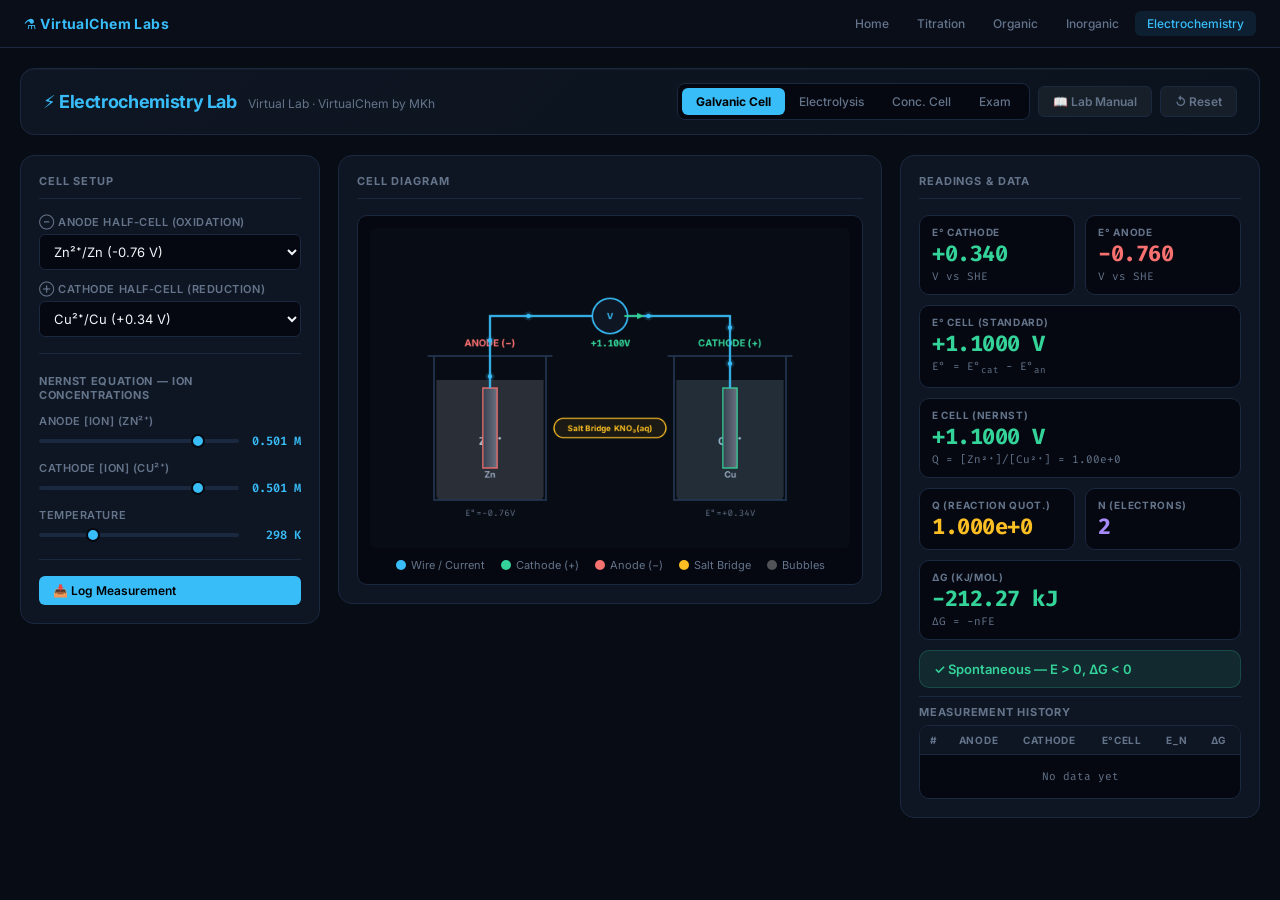
==== labs/electrochem.html @ 92a4cda2 "Add Electrochemistry lab + fix titration UI - New lab: Electrochemistry (galvanic cells, electrolysi" ====
<!DOCTYPE html>
<html lang="en">
<head>
    <meta charset="UTF-8">
    <meta name="viewport" content="width=device-width, initial-scale=1.0">
    <title>Electrochemistry Lab — VirtualChem by MKh</title>
    <link rel="stylesheet" href="shared.css">
    <style>
        * { margin: 0; padding: 0; box-sizing: border-box; }

        body {
            font-family: var(--font-body);
            background: var(--bg-base);
            color: var(--text-main);
            min-height: 100vh;
            overflow-x: hidden;
        }

        .app-container {
            max-width: 1680px;
            margin: 0 auto;
            padding: 20px;
        }

        h1, h2, h3 { font-weight: 600; letter-spacing: -0.025em; }

        /* ─── HEADER ─── */
        .header {
            background: linear-gradient(135deg, var(--bg-panel) 0%, rgba(56,189,248,0.04) 100%);
            border: 1px solid var(--border);
            border-radius: var(--r-lg);
            padding: 14px 22px;
            margin-bottom: 20px;
            display: flex;
            flex-wrap: wrap;
            gap: 12px;
            justify-content: space-between;
            align-items: center;
            box-shadow: 0 1px 0 rgba(255,255,255,0.03) inset;
        }
        .header-left { display: flex; align-items: center; gap: 14px; }
        .header h1 {
            font-size: 18px; font-weight: 700; letter-spacing: -0.02em;
            color: var(--blue); flex: 1 1 auto;
        }
        .header h1 span { font-size: 12px; font-weight: 400; color: var(--text-muted); margin-left: 8px; letter-spacing: 0; }
        .controls-row { display: flex; gap: 8px; align-items: center; flex-wrap: wrap; }

        /* ─── MODE TOGGLE ─── */
        .mode-toggle {
            display: flex;
            background: var(--bg-inset);
            border-radius: 8px;
            padding: 4px;
            border: 1px solid var(--border);
        }
        .mode-toggle button {
            padding: 6px 14px;
            border: none;
            background: transparent;
            color: var(--text-muted);
            font-family: var(--font-body);
            font-weight: 500;
            font-size: 12px;
            cursor: pointer;
            border-radius: 6px;
            transition: all 0.2s;
            white-space: nowrap;
        }
        .mode-toggle button.active { background: var(--blue); color: #000; font-weight: 700; }
        .mode-toggle button:focus-visible { outline: 2px solid var(--blue); outline-offset: 2px; }

        /* ─── LAYOUT ─── */
        .layout-grid {
            display: grid;
            grid-template-columns: 300px 1fr 360px;
            gap: 18px;
            align-items: start;
        }
        @media (max-width: 1200px) {
            .layout-grid { grid-template-columns: 1fr; }
        }

        /* ─── PANELS ─── */
        .panel {
            background: var(--bg-panel);
            border: 1px solid var(--border);
            border-radius: var(--r-lg);
            padding: 18px;
            display: flex;
            flex-direction: column;
            gap: 14px;
            transition: border-color 0.25s;
        }
        .panel:hover { border-color: var(--border-lite); }

        .panel-title {
            font-size: 11px; font-weight: 700; letter-spacing: 0.08em; text-transform: uppercase;
            color: var(--text-muted);
            padding-bottom: 10px;
            border-bottom: 1px solid var(--border);
            margin-bottom: 2px;
        }

        /* ─── FORM ELEMENTS ─── */
        .field { display: flex; flex-direction: column; gap: 5px; }
        .field label { font-size: 11px; font-weight: 600; color: var(--text-muted); text-transform: uppercase; letter-spacing: 0.05em; }
        select, input[type="number"], input[type="text"] {
            background: var(--bg-inset);
            color: var(--text-main);
            border: 1px solid var(--border);
            padding: 8px 10px;
            border-radius: var(--r-sm);
            font-family: var(--font-body);
            font-size: 13px;
            outline: none;
            width: 100%;
            transition: border-color 0.15s, box-shadow 0.15s;
        }
        select:focus, input:focus {
            border-color: var(--blue);
            box-shadow: 0 0 0 3px var(--blue-dim);
        }
        input[type="range"] {
            -webkit-appearance: none; appearance: none;
            background: transparent; cursor: pointer; width: 100%;
        }
        input[type="range"]::-webkit-slider-runnable-track {
            background: var(--border); border-radius: 99px; height: 4px;
        }
        input[type="range"]::-webkit-slider-thumb {
            -webkit-appearance: none;
            width: 14px; height: 14px; border-radius: 50%;
            background: var(--blue); border: 2px solid var(--bg-inset);
            margin-top: -5px;
            box-shadow: 0 0 0 0 var(--blue-dim);
            transition: box-shadow 0.15s;
        }
        input[type="range"]:hover::-webkit-slider-thumb { box-shadow: 0 0 0 5px var(--blue-dim); }

        .slider-row { display: flex; align-items: center; gap: 10px; }
        .slider-row input[type="range"] { flex: 1; }
        .slider-val {
            font-family: var(--font-mono); font-size: 12px; color: var(--blue);
            min-width: 52px; text-align: right; font-weight: 600;
        }

        /* ─── SECTION DIVIDER ─── */
        .section-header {
            font-size: 11px; font-weight: 700; letter-spacing: 0.06em; text-transform: uppercase;
            color: var(--text-muted); margin: 4px 0 0;
        }

        /* ─── CANVAS ─── */
        .canvas-wrap {
            display: flex; flex-direction: column; align-items: center;
            background: var(--bg-inset);
            border: 1px solid var(--border);
            border-radius: var(--r-md);
            padding: 12px;
        }
        #cellCanvas {
            border-radius: 6px;
            display: block;
            max-width: 100%;
        }
        .canvas-legend {
            display: flex; gap: 16px; flex-wrap: wrap; justify-content: center;
            margin-top: 10px;
        }
        .legend-item { display: flex; align-items: center; gap: 5px; font-size: 11px; color: var(--text-muted); }
        .legend-dot { width: 10px; height: 10px; border-radius: 50%; }

        /* ─── READINGS ─── */
        .readings-grid { display: grid; grid-template-columns: 1fr 1fr; gap: 10px; }
        .reading-card {
            background: var(--bg-inset);
            border: 1px solid var(--border);
            border-radius: var(--r-md);
            padding: 10px 12px;
        }
        .reading-card.wide { grid-column: 1 / -1; }
        .reading-label { font-size: 10px; font-weight: 700; text-transform: uppercase; letter-spacing: 0.07em; color: var(--text-muted); margin-bottom: 4px; }
        .reading-val {
            font-family: var(--font-mono); font-size: 22px; font-weight: 700;
            color: var(--blue); letter-spacing: -0.02em; line-height: 1.1;
        }
        .reading-val.green { color: var(--green); }
        .reading-val.amber { color: var(--amber); }
        .reading-val.red { color: var(--red); }
        .reading-val.purple { color: var(--purple); }
        .reading-sub { font-size: 11px; color: var(--text-muted); margin-top: 3px; font-family: var(--font-mono); }

        /* ─── SPONTANEITY BADGE ─── */
        .spontaneity {
            padding: 10px 14px;
            border-radius: var(--r-md);
            font-size: 13px; font-weight: 600;
            display: flex; align-items: center; gap: 8px;
        }
        .spontaneity.spontaneous { background: var(--green-dim); color: var(--green); border: 1px solid rgba(52,211,153,0.2); }
        .spontaneity.nonspontaneous { background: var(--red-dim); color: var(--red); border: 1px solid rgba(248,113,113,0.2); }
        .spontaneity.zero { background: var(--amber-dim); color: var(--amber); border: 1px solid rgba(251,191,36,0.2); }

        /* ─── DIVIDER ─── */
        .hdivider { border: none; border-top: 1px solid var(--border); margin: 4px 0; }

        /* ─── DATA TABLE ─── */
        .data-table-wrap {
            max-height: 200px; overflow-y: auto;
            border: 1px solid var(--border); border-radius: var(--r-md);
            background: var(--bg-inset);
        }
        table { width: 100%; border-collapse: collapse; font-size: 11px; }
        thead th {
            position: sticky; top: 0;
            background: var(--bg-panel);
            color: var(--text-muted);
            font-size: 10px; font-weight: 700; text-transform: uppercase; letter-spacing: 0.07em;
            padding: 8px 10px;
            border-bottom: 1px solid var(--border);
            text-align: left;
        }
        tbody td {
            padding: 6px 10px;
            border-bottom: 1px solid var(--border);
            font-family: var(--font-mono); font-size: 11px;
            color: var(--text-main);
        }
        tbody tr:hover { background: rgba(255,255,255,0.02); }
        tbody tr:last-child td { border-bottom: none; }

        /* ─── EXAM PANEL ─── */
        .exam-box {
            background: var(--amber-dim);
            border: 1px solid rgba(251,191,36,0.25);
            border-radius: var(--r-md);
            padding: 14px;
        }
        .exam-box h3 { color: var(--amber); font-size: 13px; margin-bottom: 10px; }
        .exam-question {
            background: var(--bg-inset); border: 1px solid var(--border);
            border-radius: var(--r-sm); padding: 10px 12px;
            font-size: 13px; line-height: 1.6; color: var(--text-main);
            margin-bottom: 10px;
        }
        .exam-answer-row { display: flex; gap: 8px; align-items: center; }
        .exam-answer-row input { flex: 1; }
        .feedback-box {
            padding: 10px 12px; border-radius: var(--r-sm); margin-top: 8px;
            font-size: 12px; line-height: 1.6; display: none;
        }
        .feedback-box.show { display: block; }
        .feedback-box.success { background: var(--green-dim); border: 1px solid rgba(52,211,153,0.25); color: var(--green); }
        .feedback-box.error { background: var(--red-dim); border: 1px solid rgba(248,113,113,0.25); color: var(--red); }
        .score-badge {
            display: inline-flex; align-items: center; gap: 5px;
            background: var(--purple-dim); color: var(--purple); border: 1px solid rgba(167,139,250,0.2);
            padding: 4px 10px; border-radius: 99px;
            font-size: 12px; font-weight: 700; font-family: var(--font-mono);
        }

        /* ─── ELECTROLYSIS COUNTER ─── */
        .elec-live {
            background: var(--bg-inset); border: 1px solid var(--border);
            border-radius: var(--r-md); padding: 12px;
            display: grid; grid-template-columns: 1fr 1fr; gap: 8px;
        }
        .elec-live-item { display: flex; flex-direction: column; gap: 3px; }
        .elec-live-label { font-size: 10px; font-weight: 700; text-transform: uppercase; letter-spacing: 0.07em; color: var(--text-muted); }
        .elec-live-val { font-family: var(--font-mono); font-size: 16px; font-weight: 700; color: var(--green); }

        /* ─── CONCENTRATION CELL EXTRAS ─── */
        .conc-equal-bar-wrap {
            background: var(--bg-inset); border: 1px solid var(--border);
            border-radius: var(--r-md); padding: 12px;
        }
        .conc-equal-label { font-size: 11px; color: var(--text-muted); margin-bottom: 6px; }
        .conc-equal-bar-bg {
            background: var(--border); border-radius: 99px; height: 8px; overflow: hidden;
        }
        .conc-equal-bar-fill {
            height: 100%; border-radius: 99px;
            background: linear-gradient(90deg, var(--green), var(--blue));
            transition: width 0.3s;
        }

        /* ─── MODAL ─── */
        .modal-backdrop {
            display: none; position: fixed; inset: 0;
            background: rgba(5,8,18,0.88); backdrop-filter: blur(6px);
            z-index: 500; justify-content: center; align-items: center; padding: 20px;
        }
        .modal-backdrop.open { display: flex; }
        .modal {
            background: var(--bg-panel);
            border: 1px solid var(--border-lite);
            border-radius: var(--r-lg);
            width: 95%; max-width: 820px;
            max-height: 88vh; overflow-y: auto;
            padding: 28px;
            box-shadow: 0 24px 80px rgba(0,0,0,0.7);
        }
        .modal-header {
            display: flex; justify-content: space-between; align-items: center;
            padding-bottom: 16px; margin-bottom: 20px; border-bottom: 1px solid var(--border);
        }
        .modal-header h2 { font-size: 16px; font-weight: 700; color: var(--blue); }
        .modal-close {
            background: none; border: none; color: var(--text-muted);
            font-size: 22px; cursor: pointer; padding: 0; line-height: 1;
        }
        .modal-close:hover { color: var(--text-main); }
        .modal-section { margin-bottom: 24px; }
        .modal-section h3 { font-size: 14px; font-weight: 700; color: var(--blue); margin-bottom: 10px; border-left: 3px solid var(--blue); padding-left: 10px; }
        .modal-section p, .modal-section li { font-size: 13px; line-height: 1.7; color: #cbd5e1; margin-bottom: 8px; }
        .modal-section ul { padding-left: 18px; }
        .modal-section code {
            font-family: var(--font-mono); font-size: 13px; color: var(--amber);
            background: var(--bg-inset); padding: 2px 6px; border-radius: 4px;
        }
        .modal-section .eq-block {
            background: var(--bg-inset); border: 1px solid var(--border);
            border-radius: var(--r-md); padding: 12px 16px;
            font-family: var(--font-mono); font-size: 13px; color: var(--green);
            margin: 10px 0; letter-spacing: 0.02em;
        }

        /* ─── ACTION BAR ─── */
        .action-bar { display: flex; flex-wrap: wrap; gap: 8px; }

        /* ─── HIDDEN SECTIONS ─── */
        .mode-section { display: none; }
        .mode-section.active { display: contents; }

        /* ─── INFO PILL ─── */
        .info-pill {
            display: inline-flex; align-items: center; gap: 5px;
            padding: 3px 9px; border-radius: 99px;
            font-size: 11px; font-weight: 700;
        }
        .info-pill.blue { background: var(--blue-dim); color: var(--blue); border: 1px solid rgba(56,189,248,0.2); }
        .info-pill.green { background: var(--green-dim); color: var(--green); border: 1px solid rgba(52,211,153,0.2); }
        .info-pill.red { background: var(--red-dim); color: var(--red); border: 1px solid rgba(248,113,113,0.2); }
        .info-pill.amber { background: var(--amber-dim); color: var(--amber); border: 1px solid rgba(251,191,36,0.2); }

        /* ─── TWO-COL FORM ─── */
        .two-col { display: grid; grid-template-columns: 1fr 1fr; gap: 10px; }
    </style>
</head>
<body>

<!-- SITE NAV -->
<nav class="site-nav" role="navigation" aria-label="Site navigation">
    <a href="../index.html" class="site-nav-brand">⚗️ VirtualChem Labs</a>
    <div class="site-nav-links">
        <a href="../index.html">Home</a>
        <a href="titration.html">Titration</a>
        <a href="organic.html">Organic</a>
        <a href="inorganic.html">Inorganic</a>
        <a href="electrochem.html" class="snav-active" style="color:#38bdf8;background:rgba(56,189,248,0.1);">Electrochemistry</a>
    </div>
</nav>

<div class="app-container">

    <!-- HEADER -->
    <div class="header">
        <div class="header-left">
            <h1>⚡ Electrochemistry Lab <span>Virtual Lab · VirtualChem by MKh</span></h1>
        </div>
        <div class="controls-row">
            <div class="mode-toggle" role="group" aria-label="Lab mode">
                <button class="active" data-mode="galvanic" onclick="setMode('galvanic')">Galvanic Cell</button>
                <button data-mode="electrolysis" onclick="setMode('electrolysis')">Electrolysis</button>
                <button data-mode="concentration" onclick="setMode('concentration')">Conc. Cell</button>
                <button data-mode="exam" onclick="setMode('exam')">Exam</button>
            </div>
            <button class="sbtn sbtn-ghost" onclick="openManual()">📖 Lab Manual</button>
            <button class="sbtn sbtn-ghost" onclick="resetLab()">↺ Reset</button>
        </div>
    </div>

    <!-- MAIN LAYOUT -->
    <div class="layout-grid">

        <!-- ══════════════════ LEFT PANEL ══════════════════ -->
        <div class="panel" id="leftPanel">
            <div class="panel-title">Cell Setup</div>

            <!-- GALVANIC CONTROLS -->
            <div id="galvanicControls">
                <div style="display:flex;flex-direction:column;gap:12px;">
                    <div class="field">
                        <label>⊖ Anode Half-Cell (oxidation)</label>
                        <select id="anodeSelect" onchange="updateGalvanic()">
                        </select>
                    </div>
                    <div class="field">
                        <label>⊕ Cathode Half-Cell (reduction)</label>
                        <select id="cathodeSelect" onchange="updateGalvanic()">
                        </select>
                    </div>
                    <hr class="hdivider">
                    <div class="section-header">Nernst Equation — Ion Concentrations</div>
                    <div class="field">
                        <label>Anode [ion] <span id="anodeIonLabel"></span></label>
                        <div class="slider-row">
                            <input type="range" id="anodeConc" min="-3" max="0.3" step="0.01" value="-0.301" oninput="updateNernst()">
                            <span class="slider-val" id="anodeConcVal">0.500 M</span>
                        </div>
                    </div>
                    <div class="field">
                        <label>Cathode [ion] <span id="cathodeIonLabel"></span></label>
                        <div class="slider-row">
                            <input type="range" id="cathodeConc" min="-3" max="0.3" step="0.01" value="-0.301" oninput="updateNernst()">
                            <span class="slider-val" id="cathodeConcVal">0.500 M</span>
                        </div>
                    </div>
                    <div class="field">
                        <label>Temperature</label>
                        <div class="slider-row">
                            <input type="range" id="tempSlider" min="273" max="373" step="1" value="298" oninput="updateNernst()">
                            <span class="slider-val" id="tempVal">298 K</span>
                        </div>
                    </div>
                    <hr class="hdivider">
                    <button class="sbtn sbtn-primary" onclick="logMeasurement()">📥 Log Measurement</button>
                </div>
            </div>

            <!-- ELECTROLYSIS CONTROLS -->
            <div id="electrolysisControls" style="display:none;">
                <div style="display:flex;flex-direction:column;gap:12px;">
                    <div class="field">
                        <label>Electrolyte Solution</label>
                        <select id="electrolyteSelect" onchange="updateElectrolysis()">
                        </select>
                    </div>
                    <hr class="hdivider">
                    <div class="two-col">
                        <div class="field">
                            <label>Current (A)</label>
                            <input type="number" id="currentInput" min="0.1" max="20" step="0.1" value="2.0" oninput="updateElectrolysis()">
                        </div>
                        <div class="field">
                            <label>Time (s)</label>
                            <input type="number" id="timeInput" min="1" max="7200" step="1" value="300" oninput="updateElectrolysis()">
                        </div>
                    </div>
                    <div class="field">
                        <label>Voltage (V) — for display</label>
                        <div class="slider-row">
                            <input type="range" id="voltageSlider" min="1" max="24" step="0.5" value="6" oninput="updateVoltageDisplay()">
                            <span class="slider-val" id="voltageVal">6.0 V</span>
                        </div>
                    </div>
                    <hr class="hdivider">
                    <div class="action-bar">
                        <button class="sbtn sbtn-primary" id="elecRunBtn" onclick="toggleElectrolysis()">▶ Run</button>
                        <button class="sbtn sbtn-ghost" onclick="logElecMeasurement()">📥 Log</button>
                    </div>
                </div>
            </div>

            <!-- CONCENTRATION CELL CONTROLS -->
            <div id="concentrationControls" style="display:none;">
                <div style="display:flex;flex-direction:column;gap:12px;">
                    <div class="field">
                        <label>Metal / Ion System</label>
                        <select id="concMetalSelect" onchange="updateConcCell()">
                            <option value="cu">Cu²⁺/Cu  (E° = +0.34 V)</option>
                            <option value="zn">Zn²⁺/Zn  (E° = −0.76 V)</option>
                            <option value="ag">Ag⁺/Ag   (E° = +0.80 V)</option>
                            <option value="fe">Fe²⁺/Fe  (E° = −0.44 V)</option>
                            <option value="ni">Ni²⁺/Ni  (E° = −0.25 V)</option>
                            <option value="pb">Pb²⁺/Pb  (E° = −0.13 V)</option>
                        </select>
                    </div>
                    <div class="field">
                        <label>Left Cell [C₁] (high conc.)</label>
                        <div class="slider-row">
                            <input type="range" id="concC1" min="-3" max="0.3" step="0.01" value="0" oninput="updateConcCell()">
                            <span class="slider-val" id="concC1Val">1.000 M</span>
                        </div>
                    </div>
                    <div class="field">
                        <label>Right Cell [C₂] (low conc.)</label>
                        <div class="slider-row">
                            <input type="range" id="concC2" min="-3" max="0.3" step="0.01" value="-2" oninput="updateConcCell()">
                            <span class="slider-val" id="concC2Val">0.010 M</span>
                        </div>
                    </div>
                    <div class="field">
                        <label>Temperature</label>
                        <div class="slider-row">
                            <input type="range" id="concTemp" min="273" max="373" step="1" value="298" oninput="updateConcCell()">
                            <span class="slider-val" id="concTempVal">298 K</span>
                        </div>
                    </div>
                    <hr class="hdivider">
                    <div class="action-bar">
                        <button class="sbtn sbtn-primary" id="concRunBtn" onclick="runConcCell()">▶ Equalize</button>
                        <button class="sbtn sbtn-ghost" onclick="resetConcCell()">↺ Reset</button>
                    </div>
                </div>
            </div>

            <!-- EXAM CONTROLS -->
            <div id="examControls" style="display:none;">
                <div style="display:flex;flex-direction:column;gap:12px;">
                    <p style="font-size:13px;color:var(--text-muted);line-height:1.6;">
                        Randomly generated electrochemistry problems. Enter your answer to within ±2% tolerance for full credit.
                    </p>
                    <div style="display:flex;align-items:center;justify-content:space-between;">
                        <span class="score-badge" id="scoreBadge">0 / 0</span>
                        <button class="sbtn sbtn-ghost" onclick="generateQuestion()">⟳ New Question</button>
                    </div>
                    <hr class="hdivider">
                    <div class="field">
                        <label>Question Type</label>
                        <select id="examTypeSelect" onchange="generateQuestion()">
                            <option value="random">Random</option>
                            <option value="ecell">E°cell Calculation</option>
                            <option value="electrolysis">Electrolysis Mass</option>
                            <option value="nernst">Nernst Equation</option>
                        </select>
                    </div>
                </div>
            </div>
        </div>
        <!-- END LEFT -->

        <!-- ══════════════════ CENTER PANEL ══════════════════ -->
        <div class="panel">
            <div class="panel-title">Cell Diagram</div>
            <div class="canvas-wrap">
                <canvas id="cellCanvas" width="600" height="400"></canvas>
                <div class="canvas-legend" id="canvasLegend">
                    <div class="legend-item"><div class="legend-dot" style="background:#38bdf8;"></div> Wire / Current</div>
                    <div class="legend-item"><div class="legend-dot" style="background:#34d399;"></div> Cathode (+)</div>
                    <div class="legend-item"><div class="legend-dot" style="background:#f87171;"></div> Anode (−)</div>
                    <div class="legend-item"><div class="legend-dot" style="background:#fbbf24;"></div> Salt Bridge</div>
                    <div class="legend-item"><div class="legend-dot" style="background:rgba(255,255,255,0.3);"></div> Bubbles</div>
                </div>
            </div>
        </div>
        <!-- END CENTER -->

        <!-- ══════════════════ RIGHT PANEL ══════════════════ -->
        <div class="panel" id="rightPanel">
            <div class="panel-title">Readings &amp; Data</div>

            <!-- GALVANIC READINGS -->
            <div id="galvanicReadings">
                <div class="readings-grid">
                    <div class="reading-card">
                        <div class="reading-label">E° Cathode</div>
                        <div class="reading-val green" id="rCathode">—</div>
                        <div class="reading-sub">V vs SHE</div>
                    </div>
                    <div class="reading-card">
                        <div class="reading-label">E° Anode</div>
                        <div class="reading-val red" id="rAnode">—</div>
                        <div class="reading-sub">V vs SHE</div>
                    </div>
                    <div class="reading-card wide">
                        <div class="reading-label">E° Cell (standard)</div>
                        <div class="reading-val" id="rEcell">—</div>
                        <div class="reading-sub">E° = E°<sub>cat</sub> − E°<sub>an</sub></div>
                    </div>
                    <div class="reading-card wide">
                        <div class="reading-label">E Cell (Nernst)</div>
                        <div class="reading-val" id="rEnernst">—</div>
                        <div class="reading-sub" id="rNernstSub">E = E° − (RT/nF)ln Q</div>
                    </div>
                    <div class="reading-card">
                        <div class="reading-label">Q (reaction quot.)</div>
                        <div class="reading-val amber" id="rQ">—</div>
                    </div>
                    <div class="reading-card">
                        <div class="reading-label">n (electrons)</div>
                        <div class="reading-val purple" id="rN">—</div>
                    </div>
                    <div class="reading-card wide">
                        <div class="reading-label">ΔG (kJ/mol)</div>
                        <div class="reading-val" id="rDG">—</div>
                        <div class="reading-sub">ΔG = −nFE</div>
                    </div>
                </div>
                <div class="spontaneity" id="spontaneityBadge" style="margin-top:10px;">
                    Select half-cells to calculate
                </div>
                <hr class="hdivider" style="margin:8px 0;">
                <div style="font-size:11px;font-weight:700;text-transform:uppercase;letter-spacing:0.07em;color:var(--text-muted);margin-bottom:6px;">Measurement History</div>
                <div class="data-table-wrap">
                    <table>
                        <thead>
                            <tr><th>#</th><th>Anode</th><th>Cathode</th><th>E°cell</th><th>E_N</th><th>ΔG</th></tr>
                        </thead>
                        <tbody id="galvanicTableBody"><tr><td colspan="6" style="color:var(--text-muted);text-align:center;padding:14px;">No data yet</td></tr></tbody>
                    </table>
                </div>
            </div>

            <!-- ELECTROLYSIS READINGS -->
            <div id="electrolysisReadings" style="display:none;">
                <div class="readings-grid">
                    <div class="reading-card">
                        <div class="reading-label">Charge Q</div>
                        <div class="reading-val" id="rCharge">—</div>
                        <div class="reading-sub">Coulombs (I × t)</div>
                    </div>
                    <div class="reading-card">
                        <div class="reading-label">Moles Deposited</div>
                        <div class="reading-val green" id="rMoles">—</div>
                        <div class="reading-sub">mol = Q / nF</div>
                    </div>
                    <div class="reading-card wide">
                        <div class="reading-label">Mass Deposited at Cathode</div>
                        <div class="reading-val" id="rMass">—</div>
                        <div class="reading-sub" id="rMassSub">g</div>
                    </div>
                    <div class="reading-card wide">
                        <div class="reading-label">Anode Product</div>
                        <div class="reading-val amber" id="rAnodeProd">—</div>
                    </div>
                </div>
                <hr class="hdivider" style="margin:8px 0;">
                <div style="font-size:11px;font-weight:700;text-transform:uppercase;letter-spacing:0.07em;color:var(--text-muted);margin-bottom:6px;">Live Counter (elapsed: <span id="elecElapsed">0</span>s)</div>
                <div class="elec-live" id="elecLiveBox">
                    <div class="elec-live-item"><div class="elec-live-label">Elapsed</div><div class="elec-live-val" id="liveElapsed">0 s</div></div>
                    <div class="elec-live-item"><div class="elec-live-label">Charge</div><div class="elec-live-val" id="liveCharge">0 C</div></div>
                    <div class="elec-live-item"><div class="elec-live-label">Mass</div><div class="elec-live-val" id="liveMass">0.0000 g</div></div>
                    <div class="elec-live-item"><div class="elec-live-label">Moles</div><div class="elec-live-val" id="liveMoles">0.000 mol</div></div>
                </div>
                <hr class="hdivider" style="margin:8px 0;">
                <div style="font-size:11px;font-weight:700;text-transform:uppercase;letter-spacing:0.07em;color:var(--text-muted);margin-bottom:6px;">Measurement History</div>
                <div class="data-table-wrap">
                    <table>
                        <thead>
                            <tr><th>#</th><th>Electrolyte</th><th>I (A)</th><th>t (s)</th><th>Mass (g)</th></tr>
                        </thead>
                        <tbody id="elecTableBody"><tr><td colspan="5" style="color:var(--text-muted);text-align:center;padding:14px;">No data yet</td></tr></tbody>
                    </table>
                </div>
            </div>

            <!-- CONCENTRATION CELL READINGS -->
            <div id="concentrationReadings" style="display:none;">
                <div class="readings-grid">
                    <div class="reading-card">
                        <div class="reading-label">C₁ (left)</div>
                        <div class="reading-val blue" id="rC1">—</div>
                        <div class="reading-sub">mol/L</div>
                    </div>
                    <div class="reading-card">
                        <div class="reading-label">C₂ (right)</div>
                        <div class="reading-val green" id="rC2">—</div>
                        <div class="reading-sub">mol/L</div>
                    </div>
                    <div class="reading-card wide">
                        <div class="reading-label">E_cell</div>
                        <div class="reading-val" id="rConcE">—</div>
                        <div class="reading-sub">E = (RT/nF) × ln(C₁/C₂)</div>
                    </div>
                    <div class="reading-card wide">
                        <div class="reading-label">Equalization Progress</div>
                        <div class="conc-equal-bar-wrap" style="padding:0;border:none;background:none;">
                            <div class="conc-equal-bar-bg">
                                <div class="conc-equal-bar-fill" id="equalBar" style="width:0%;"></div>
                            </div>
                        </div>
                        <div class="reading-sub" id="equalPct" style="margin-top:4px;">0% equalized</div>
                    </div>
                </div>
            </div>

            <!-- EXAM READINGS -->
            <div id="examReadings" style="display:none;">
                <div class="exam-box" id="examBox">
                    <h3>⚡ Question <span id="qNum">1</span></h3>
                    <div class="exam-question" id="examQuestion">Loading question...</div>
                    <div class="exam-answer-row">
                        <input type="number" id="examAnswer" placeholder="Enter answer" step="any" onkeydown="if(event.key==='Enter')checkAnswer()">
                        <span id="examUnit" style="font-size:12px;color:var(--text-muted);white-space:nowrap;">V</span>
                        <button class="sbtn sbtn-primary" onclick="checkAnswer()">Check</button>
                    </div>
                    <div class="feedback-box" id="examFeedback"></div>
                </div>
            </div>

        </div>
        <!-- END RIGHT -->

    </div><!-- /layout-grid -->
</div><!-- /app-container -->

<!-- ════════════════════ LAB MANUAL MODAL ════════════════════ -->
<div class="modal-backdrop" id="manualModal" role="dialog" aria-modal="true" aria-labelledby="manualTitle">
    <div class="modal">
        <div class="modal-header">
            <h2 id="manualTitle">⚡ Electrochemistry Lab Manual</h2>
            <button class="modal-close" onclick="closeManual()" aria-label="Close">&times;</button>
        </div>

        <div class="modal-section">
            <h3>1 · Standard Electrode Potential (E°)</h3>
            <p>The <strong>standard electrode potential</strong> measures the tendency of a species to be reduced at 25 °C, 1 atm, with all ions at 1.00 M concentration. It is measured vs. the <strong>Standard Hydrogen Electrode (SHE)</strong>, defined as 0.00 V.</p>
            <p>A more positive E° means the species is a stronger oxidising agent and preferentially undergoes reduction. The half-cell with the highest E° acts as the <strong>cathode</strong> (reduction), while the lower E° half-cell acts as the <strong>anode</strong> (oxidation).</p>
        </div>

        <div class="modal-section">
            <h3>2 · Galvanic vs. Electrolytic Cells</h3>
            <p><strong>Galvanic (voltaic) cells</strong> convert spontaneous chemical energy into electrical energy. They require E°cell &gt; 0 for spontaneous operation (ΔG &lt; 0).</p>
            <div class="eq-block">E°cell = E°cathode − E°anode</div>
            <p><strong>Electrolytic cells</strong> use external electrical energy to drive non-spontaneous reactions. An external power supply forces electrons against the natural potential gradient — key for electroplating and electrolysis of water.</p>
            <ul>
                <li>In both cells: <strong>reduction occurs at the cathode</strong>; <strong>oxidation at the anode</strong>.</li>
                <li>In a galvanic cell the cathode is the positive (+) terminal.</li>
                <li>In an electrolytic cell the cathode is the negative (−) terminal (connected to the negative terminal of the battery).</li>
            </ul>
        </div>

        <div class="modal-section">
            <h3>3 · Nernst Equation</h3>
            <p>At non-standard conditions the cell potential is given by the Nernst equation:</p>
            <div class="eq-block">E = E° − (RT / nF) × ln Q</div>
            <p>Where: <code>R = 8.314 J mol⁻¹ K⁻¹</code>, <code>T</code> in Kelvin, <code>n</code> = moles of electrons, <code>F = 96485 C mol⁻¹</code>, <code>Q</code> = reaction quotient.</p>
            <p>At 25 °C this simplifies to:</p>
            <div class="eq-block">E = E° − (0.05916 / n) × log₁₀ Q</div>
            <p>When Q &lt; 1, ln Q &lt; 0, so E &gt; E°. As Q increases, the cell potential decreases until equilibrium (E = 0, Q = K).</p>
            <p>For a <strong>concentration cell</strong> (same metal/ion, E° = 0):</p>
            <div class="eq-block">E = (RT / nF) × ln(C_high / C_low)</div>
        </div>

        <div class="modal-section">
            <h3>4 · Faraday's Laws of Electrolysis</h3>
            <p><strong>First Law:</strong> The mass of substance deposited is proportional to the total charge passed.</p>
            <p><strong>Second Law:</strong> The mass deposited is inversely proportional to the equivalent weight (M/n) of the substance.</p>
            <div class="eq-block">Q = I × t&nbsp;&nbsp;&nbsp;&nbsp;(charge in Coulombs)
moles = Q / (n × F)
mass  = moles × M_r</div>
            <p>Where <code>F = 96485 C mol⁻¹</code> (Faraday's constant), <code>n</code> = oxidation state change, <code>M_r</code> = molar mass.</p>
        </div>

        <div class="modal-section">
            <h3>5 · Thermodynamics: ΔG and E°</h3>
            <div class="eq-block">ΔG° = −nFE°cell&nbsp;&nbsp;&nbsp;&nbsp;(J/mol)
ΔG° = −RT ln K</div>
            <p>For a <strong>spontaneous</strong> reaction: E°cell &gt; 0 → ΔG° &lt; 0.</p>
            <p>For a <strong>non-spontaneous</strong> reaction: E°cell &lt; 0 → ΔG° &gt; 0 (requires energy input).</p>
        </div>

        <div class="modal-section">
            <h3>6 · Common Applications</h3>
            <ul>
                <li><strong>Batteries:</strong> Galvanic cells in series/parallel (e.g. lead-acid, Li-ion, alkaline).</li>
                <li><strong>Electroplating:</strong> Electrolytic cells to coat objects with metals (Ag, Cu, Cr, Au).</li>
                <li><strong>Electrorefining:</strong> Purification of metals (e.g. copper refining).</li>
                <li><strong>Corrosion:</strong> Galvanic corrosion occurs when two metals of different E° are in electrical contact in an electrolyte. Iron (E° = −0.44 V) corrodes preferentially next to copper (E° = +0.34 V).</li>
                <li><strong>Chlor-alkali process:</strong> Electrolysis of brine (NaCl) to produce Cl₂, H₂ and NaOH.</li>
                <li><strong>Hall–Héroult process:</strong> Electrolytic reduction of Al₂O₃ to produce aluminium metal.</li>
            </ul>
        </div>
    </div>
</div>

<!-- ════════════════════ SCRIPT ════════════════════ -->
<script>
'use strict';

/* ══════════════════════════════════════════════════════════
   DATA
══════════════════════════════════════════════════════════ */
const HALF_CELLS = [
    { id:'f2',     name:'F₂/F⁻',            e0:+2.87, n:2, ion:'F⁻',    color:'#e0f2fe' },
    { id:'mno4',   name:'MnO₄⁻/Mn²⁺',       e0:+1.51, n:5, ion:'Mn²⁺',  color:'#f5d0fe' },
    { id:'cl2',    name:'Cl₂/Cl⁻',           e0:+1.36, n:2, ion:'Cl⁻',   color:'#d1fae5' },
    { id:'cr2o7',  name:'Cr₂O₇²⁻/Cr³⁺',     e0:+1.33, n:6, ion:'Cr³⁺',  color:'#fed7aa' },
    { id:'o2_acid',name:'O₂/H₂O (acid)',     e0:+1.23, n:4, ion:'H⁺',    color:'#bfdbfe' },
    { id:'br2',    name:'Br₂/Br⁻',           e0:+1.07, n:2, ion:'Br⁻',   color:'#fde68a' },
    { id:'ag',     name:'Ag⁺/Ag',            e0:+0.80, n:1, ion:'Ag⁺',   color:'#f1f5f9' },
    { id:'fe3',    name:'Fe³⁺/Fe²⁺',         e0:+0.77, n:1, ion:'Fe³⁺',  color:'#fed7aa' },
    { id:'i2',     name:'I₂/I⁻',             e0:+0.54, n:2, ion:'I⁻',    color:'#c7d2fe' },
    { id:'cu',     name:'Cu²⁺/Cu',           e0:+0.34, n:2, ion:'Cu²⁺',  color:'#bae6fd' },
    { id:'she',    name:'H⁺/H₂ (SHE)',       e0: 0.00, n:2, ion:'H⁺',    color:'#f1f5f9' },
    { id:'pb',     name:'Pb²⁺/Pb',           e0:-0.13, n:2, ion:'Pb²⁺',  color:'#cbd5e1' },
    { id:'ni',     name:'Ni²⁺/Ni',           e0:-0.25, n:2, ion:'Ni²⁺',  color:'#bbf7d0' },
    { id:'co',     name:'Co²⁺/Co',           e0:-0.28, n:2, ion:'Co²⁺',  color:'#fbcfe8' },
    { id:'fe',     name:'Fe²⁺/Fe',           e0:-0.44, n:2, ion:'Fe²⁺',  color:'#fde68a' },
    { id:'cr',     name:'Cr³⁺/Cr',           e0:-0.74, n:3, ion:'Cr³⁺',  color:'#bbf7d0' },
    { id:'zn',     name:'Zn²⁺/Zn',           e0:-0.76, n:2, ion:'Zn²⁺',  color:'#e0f2fe' },
    { id:'mn',     name:'Mn²⁺/Mn',           e0:-1.18, n:2, ion:'Mn²⁺',  color:'#f5d0fe' },
    { id:'al',     name:'Al³⁺/Al',           e0:-1.66, n:3, ion:'Al³⁺',  color:'#f1f5f9' },
    { id:'mg',     name:'Mg²⁺/Mg',           e0:-2.37, n:2, ion:'Mg²⁺',  color:'#f0fdf4' },
    { id:'na',     name:'Na⁺/Na',            e0:-2.71, n:1, ion:'Na⁺',   color:'#fef3c7' },
    { id:'li',     name:'Li⁺/Li',            e0:-3.04, n:1, ion:'Li⁺',   color:'#fce7f3' },
];

const ELECTROLYTES = [
    { id:'cuso4',  name:'CuSO₄ (aq)',           cathode:{product:'Cu',   M:63.55,  n:2, gas:false}, anode:{product:'O₂',   gas:true},  color:'#0369a1' },
    { id:'agno3',  name:'AgNO₃ (aq)',            cathode:{product:'Ag',   M:107.87, n:1, gas:false}, anode:{product:'O₂',   gas:true},  color:'#94a3b8' },
    { id:'niso4',  name:'NiSO₄ (aq)',            cathode:{product:'Ni',   M:58.69,  n:2, gas:false}, anode:{product:'O₂',   gas:true},  color:'#166534' },
    { id:'znso4',  name:'ZnSO₄ (aq)',            cathode:{product:'Zn',   M:65.38,  n:2, gas:false}, anode:{product:'O₂',   gas:true},  color:'#1d4ed8' },
    { id:'nacl',   name:'NaCl (aq)',             cathode:{product:'H₂',   M:2.016,  n:2, gas:true},  anode:{product:'Cl₂',  gas:true},  color:'#334155' },
    { id:'h2so4',  name:'H₂SO₄ (aq)',            cathode:{product:'H₂',   M:2.016,  n:2, gas:true},  anode:{product:'O₂',   gas:true},  color:'#1e3a5f' },
    { id:'pbso4',  name:'PbO₂/Pb (lead-acid)',   cathode:{product:'Pb',   M:207.2,  n:2, gas:false}, anode:{product:'PbO₂', gas:false}, color:'#3f3f46' },
];

const CONC_METALS = {
    cu:{ e0:+0.34, n:2, ion:'Cu²⁺', color:'#38bdf8' },
    zn:{ e0:-0.76, n:2, ion:'Zn²⁺', color:'#a78bfa' },
    ag:{ e0:+0.80, n:1, ion:'Ag⁺',  color:'#cbd5e1' },
    fe:{ e0:-0.44, n:2, ion:'Fe²⁺', color:'#fbbf24' },
    ni:{ e0:-0.25, n:2, ion:'Ni²⁺', color:'#34d399' },
    pb:{ e0:-0.13, n:2, ion:'Pb²⁺', color:'#94a3b8' },
};

const F  = 96485;
const R  = 8.314;

/* ══════════════════════════════════════════════════════════
   STATE
══════════════════════════════════════════════════════════ */
let currentMode = 'galvanic';
let galvanicData = {};
let elecData     = {};
let concData     = {};
let galRows      = [];
let elecRows     = [];
let examScore    = { correct:0, total:0 };
let currentQuestion = null;

// Animation state
let animFrame   = null;
let bubbles     = [];
let electronDots= [];
let concRunning = false;
let concC1Live  = 1.0;
let concC2Live  = 0.01;
let concMetalLive = 'cu';
let concTempLive  = 298;
let elecRunning   = false;
let elecElapsedSec= 0;
let elecTimer     = null;
let lastTimestamp  = 0;

/* ══════════════════════════════════════════════════════════
   INIT
══════════════════════════════════════════════════════════ */
(function init(){
    populateSelects();
    updateGalvanic();
    updateElectrolysis();
    updateConcCell();
    generateQuestion();
    startAnimation();
})();

function populateSelects(){
    const anodeSel   = document.getElementById('anodeSelect');
    const cathodeSel = document.getElementById('cathodeSelect');
    const elecSel    = document.getElementById('electrolyteSelect');

    HALF_CELLS.forEach((hc, i) => {
        const makeOpt = (sel) => {
            const o = document.createElement('option');
            o.value = hc.id;
            o.textContent = `${hc.name}  (${hc.e0 >= 0 ? '+' : ''}${hc.e0.toFixed(2)} V)`;
            return o;
        };
        anodeSel.appendChild(makeOpt());
        cathodeSel.appendChild(makeOpt());
    });
    // Default: Zn anode, Cu cathode
    anodeSel.value   = 'zn';
    cathodeSel.value = 'cu';

    ELECTROLYTES.forEach(el => {
        const o = document.createElement('option');
        o.value = el.id;
        o.textContent = el.name;
        elecSel.appendChild(o);
    });
}

/* ══════════════════════════════════════════════════════════
   MODE SWITCHING
══════════════════════════════════════════════════════════ */
function setMode(mode){
    currentMode = mode;
    document.querySelectorAll('.mode-toggle button').forEach(b =>
        b.classList.toggle('active', b.dataset.mode === mode));

    // Left panel sections
    document.getElementById('galvanicControls').style.display     = mode==='galvanic'      ? 'block' : 'none';
    document.getElementById('electrolysisControls').style.display = mode==='electrolysis'  ? 'block' : 'none';
    document.getElementById('concentrationControls').style.display= mode==='concentration' ? 'block' : 'none';
    document.getElementById('examControls').style.display         = mode==='exam'          ? 'block' : 'none';

    // Right panel sections
    document.getElementById('galvanicReadings').style.display     = mode==='galvanic'      ? 'block' : 'none';
    document.getElementById('electrolysisReadings').style.display = mode==='electrolysis'  ? 'block' : 'none';
    document.getElementById('concentrationReadings').style.display= mode==='concentration' ? 'block' : 'none';
    document.getElementById('examReadings').style.display         = mode==='exam'          ? 'block' : 'none';

    // Reset live counters
    if(mode !== 'electrolysis') stopElectrolysis();
    if(mode !== 'concentration') { concRunning = false; }

    // Rebuild bubbles/dots
    bubbles      = [];
    electronDots = [];

    if(mode==='galvanic')      updateGalvanic();
    if(mode==='electrolysis')  updateElectrolysis();
    if(mode==='concentration') updateConcCell();
    if(mode==='exam')          generateQuestion();
}

/* ══════════════════════════════════════════════════════════
   GALVANIC CELL
══════════════════════════════════════════════════════════ */
function getHC(id){ return HALF_CELLS.find(h=>h.id===id); }

function updateGalvanic(){
    const anId  = document.getElementById('anodeSelect').value;
    const catId = document.getElementById('cathodeSelect').value;
    const an    = getHC(anId);
    const cat   = getHC(catId);
    if(!an||!cat) return;

    document.getElementById('anodeIonLabel').textContent  = `(${an.ion})`;
    document.getElementById('cathodeIonLabel').textContent = `(${cat.ion})`;

    galvanicData = { an, cat };
    updateNernst();
    spawnElectronDots();
}

function updateNernst(){
    const an  = galvanicData.an;
    const cat = galvanicData.cat;
    if(!an||!cat) return;

    const acLog = parseFloat(document.getElementById('anodeConc').value);
    const ccLog = parseFloat(document.getElementById('cathodeConc').value);
    const T     = parseFloat(document.getElementById('tempSlider').value);

    const ac = Math.pow(10, acLog);
    const cc = Math.pow(10, ccLog);

    document.getElementById('anodeConcVal').textContent   = ac.toFixed(ac<0.01?4:3)+' M';
    document.getElementById('cathodeConcVal').textContent = cc.toFixed(cc<0.01?4:3)+' M';
    document.getElementById('tempVal').textContent        = T+' K';

    const e0cell = cat.e0 - an.e0;
    const n      = Math.min(an.n, cat.n); // simplified
    const Q      = ac / cc; // simplified Q for anode ion / cathode ion
    const E_N    = e0cell - (R*T/(n*F)) * Math.log(Q);
    const dG     = -n * F * E_N / 1000; // kJ/mol

    document.getElementById('rCathode').textContent = `${cat.e0>=0?'+':''}${cat.e0.toFixed(3)}`;
    document.getElementById('rAnode').textContent   = `${an.e0>=0?'+':''}${an.e0.toFixed(3)}`;
    document.getElementById('rEcell').textContent   = `${e0cell>=0?'+':''}${e0cell.toFixed(4)} V`;
    document.getElementById('rEcell').className     = 'reading-val'+(e0cell>0?' green':e0cell<0?' red':' amber');
    document.getElementById('rEnernst').textContent = `${E_N>=0?'+':''}${E_N.toFixed(4)} V`;
    document.getElementById('rEnernst').className   = 'reading-val'+(E_N>0?' green':E_N<0?' red':' amber');
    document.getElementById('rQ').textContent       = Q.toExponential(3);
    document.getElementById('rN').textContent       = n;
    document.getElementById('rDG').textContent      = `${dG>=0?'+':''}${dG.toFixed(2)} kJ`;
    document.getElementById('rDG').className        = 'reading-val'+(dG<0?' green':dG>0?' red':' amber');
    document.getElementById('rNernstSub').textContent = `Q = [${an.ion}]/[${cat.ion}] = ${Q.toExponential(2)}`;

    const sb = document.getElementById('spontaneityBadge');
    if(E_N > 0.001){
        sb.className='spontaneity spontaneous';
        sb.innerHTML='✓ Spontaneous — E &gt; 0, ΔG &lt; 0';
    } else if(E_N < -0.001){
        sb.className='spontaneity nonspontaneous';
        sb.innerHTML='✗ Non-Spontaneous — E &lt; 0, ΔG &gt; 0';
    } else {
        sb.className='spontaneity zero';
        sb.innerHTML='⚖ Equilibrium — E ≈ 0, Q ≈ K';
    }

    galvanicData.e0cell = e0cell;
    galvanicData.E_N    = E_N;
    galvanicData.dG     = dG;
    galvanicData.n      = n;
    galvanicData.Q      = Q;
    galvanicData.anConc = ac;
    galvanicData.catConc= cc;
    galvanicData.T      = T;
}

function logMeasurement(){
    if(!galvanicData.an) return;
    const row = {
        no:    galRows.length+1,
        anode: galvanicData.an.name,
        cathode:galvanicData.cat.name,
        e0:    galvanicData.e0cell.toFixed(4),
        en:    galvanicData.E_N.toFixed(4),
        dg:    galvanicData.dG.toFixed(2),
    };
    galRows.unshift(row);
    if(galRows.length>20) galRows.pop();
    renderGalvanicTable();
}

function renderGalvanicTable(){
    const tbody = document.getElementById('galvanicTableBody');
    if(galRows.length===0){
        tbody.innerHTML='<tr><td colspan="6" style="color:var(--text-muted);text-align:center;padding:14px;">No data yet</td></tr>';
        return;
    }
    tbody.innerHTML = galRows.map(r=>
        `<tr><td>${r.no}</td><td>${r.anode}</td><td>${r.cathode}</td><td>${r.e0}</td><td>${r.en}</td><td>${r.dg}</td></tr>`
    ).join('');
}

/* ══════════════════════════════════════════════════════════
   ELECTROLYSIS
══════════════════════════════════════════════════════════ */
function getEL(id){ return ELECTROLYTES.find(e=>e.id===id); }

function updateElectrolysis(){
    const elId = document.getElementById('electrolyteSelect').value;
    const I    = parseFloat(document.getElementById('currentInput').value)||2;
    const t    = parseFloat(document.getElementById('timeInput').value)||300;
    const el   = getEL(elId);
    if(!el) return;

    const Q    = I * t;
    const mol  = Q / (el.cathode.n * F);
    const mass = mol * el.cathode.M;

    document.getElementById('rCharge').textContent   = Q.toFixed(1)+' C';
    document.getElementById('rMoles').textContent    = mol.toExponential(3)+' mol';
    document.getElementById('rMass').textContent     = mass.toFixed(4)+' g';
    document.getElementById('rMassSub').textContent  = `${el.cathode.product} deposited at cathode`;
    document.getElementById('rAnodeProd').textContent= el.anode.product+' at anode';

    elecData = { el, I, t, Q, mol, mass };
    bubbles = [];
}

function updateVoltageDisplay(){
    const v = parseFloat(document.getElementById('voltageSlider').value);
    document.getElementById('voltageVal').textContent = v.toFixed(1)+' V';
}

function toggleElectrolysis(){
    if(elecRunning) stopElectrolysis();
    else            startElectrolysisRun();
}

function startElectrolysisRun(){
    stopElectrolysis();
    elecElapsedSec = 0;
    updateElectrolysis();
    elecRunning = true;
    document.getElementById('elecRunBtn').textContent='⏸ Pause';
    const I    = parseFloat(document.getElementById('currentInput').value)||2;
    const elId = document.getElementById('electrolyteSelect').value;
    const el   = getEL(elId);
    const maxT = parseFloat(document.getElementById('timeInput').value)||300;

    elecTimer = setInterval(()=>{
        elecElapsedSec++;
        const q   = I * elecElapsedSec;
        const mol = q / (el.cathode.n * F);
        const m   = mol * el.cathode.M;
        document.getElementById('liveElapsed').textContent = elecElapsedSec+' s';
        document.getElementById('elecElapsed').textContent = elecElapsedSec;
        document.getElementById('liveCharge').textContent  = q.toFixed(1)+' C';
        document.getElementById('liveMass').textContent    = m.toFixed(4)+' g';
        document.getElementById('liveMoles').textContent   = mol.toExponential(3)+' mol';
        if(elecElapsedSec >= maxT) stopElectrolysis();
    }, 1000);
}

function stopElectrolysis(){
    if(elecTimer){ clearInterval(elecTimer); elecTimer=null; }
    elecRunning = false;
    const btn = document.getElementById('elecRunBtn');
    if(btn) btn.textContent='▶ Run';
}

function logElecMeasurement(){
    if(!elecData.el) return;
    const row = {
        no:   elecRows.length+1,
        name: elecData.el.name,
        I:    elecData.I,
        t:    elecData.t,
        mass: elecData.mass.toFixed(4),
    };
    elecRows.unshift(row);
    if(elecRows.length>20) elecRows.pop();
    renderElecTable();
}

function renderElecTable(){
    const tbody = document.getElementById('elecTableBody');
    if(elecRows.length===0){
        tbody.innerHTML='<tr><td colspan="5" style="color:var(--text-muted);text-align:center;padding:14px;">No data yet</td></tr>';
        return;
    }
    tbody.innerHTML = elecRows.map(r=>
        `<tr><td>${r.no}</td><td>${r.name}</td><td>${r.I}</td><td>${r.t}</td><td>${r.mass}</td></tr>`
    ).join('');
}

/* ══════════════════════════════════════════════════════════
   CONCENTRATION CELL
══════════════════════════════════════════════════════════ */
function updateConcCell(){
    const mId = document.getElementById('concMetalSelect').value;
    const c1L = parseFloat(document.getElementById('concC1').value);
    const c2L = parseFloat(document.getElementById('concC2').value);
    const T   = parseFloat(document.getElementById('concTemp').value);

    const c1 = Math.pow(10, c1L);
    const c2 = Math.pow(10, c2L);

    document.getElementById('concC1Val').textContent  = c1.toFixed(c1<0.01?5:3)+' M';
    document.getElementById('concC2Val').textContent  = c2.toFixed(c2<0.01?5:3)+' M';
    document.getElementById('concTempVal').textContent= T+' K';

    const metal = CONC_METALS[mId];
    const n     = metal.n;
    const E     = (c1===c2) ? 0 : (R*T/(n*F)) * Math.log(c1/c2);

    document.getElementById('rC1').textContent    = c1.toFixed(c1<0.01?5:3);
    document.getElementById('rC2').textContent    = c2.toFixed(c2<0.01?5:3);
    document.getElementById('rConcE').textContent = `${E>=0?'+':''}${E.toFixed(4)} V`;
    document.getElementById('rConcE').className   = 'reading-val'+(E>0.001?' green':E<-0.001?' red':' amber');

    // Equalization: 0% when concentrations are most different, 100% when equal
    const maxRatio = 100; // treat C1/C2 >= 100 as 0% equalized
    const ratio    = c1>0 && c2>0 ? Math.max(c1,c2)/Math.min(c1,c2) : 1;
    const pct      = Math.max(0, Math.min(100, 100*(1-(Math.log10(ratio)/Math.log10(maxRatio)))));
    document.getElementById('equalBar').style.width = pct.toFixed(1)+'%';
    document.getElementById('equalPct').textContent = pct.toFixed(1)+'% equalized';

    concData = { mId, c1, c2, T, n, E, metal };
    concC1Live    = c1;
    concC2Live    = c2;
    concMetalLive = mId;
    concTempLive  = T;
}

function runConcCell(){
    if(concRunning){ concRunning=false; document.getElementById('concRunBtn').textContent='▶ Equalize'; return; }
    updateConcCell();
    concC1Live = concData.c1;
    concC2Live = concData.c2;
    concRunning = true;
    document.getElementById('concRunBtn').textContent='⏸ Pause';
    animateConcEqualization();
}

function animateConcEqualization(){
    if(!concRunning) return;
    const avg = (concC1Live + concC2Live)/2;
    const diff= Math.abs(concC1Live - concC2Live);
    if(diff < 0.0001){
        concRunning = false;
        concC1Live = avg; concC2Live = avg;
        document.getElementById('concRunBtn').textContent='▶ Equalize';
    } else {
        // Move 2% of difference each frame × 0.3 speed
        const step = diff * 0.02;
        if(concC1Live > concC2Live){
            concC1Live -= step;
            concC2Live += step;
        } else {
            concC1Live += step;
            concC2Live -= step;
        }
    }
    const metal = CONC_METALS[concMetalLive];
    const E     = (concC1Live===concC2Live) ? 0 : (R*concTempLive/(metal.n*F)) * Math.log(concC1Live/concC2Live);
    document.getElementById('rC1').textContent    = concC1Live.toFixed(4);
    document.getElementById('rC2').textContent    = concC2Live.toFixed(4);
    document.getElementById('rConcE').textContent = `${E>=0?'+':''}${E.toFixed(4)} V`;
    document.getElementById('rConcE').className   = 'reading-val'+(E>0.001?' green':E<-0.001?' red':' amber');

    const ratio = concC1Live>0&&concC2Live>0 ? Math.max(concC1Live,concC2Live)/Math.min(concC1Live,concC2Live) : 1;
    const pct   = Math.max(0, Math.min(100, 100*(1-(Math.log10(Math.max(ratio,1))/Math.log10(100)))));
    document.getElementById('equalBar').style.width = pct.toFixed(1)+'%';
    document.getElementById('equalPct').textContent = pct.toFixed(1)+'% equalized';

    if(concRunning) setTimeout(animateConcEqualization, 50);
}

function resetConcCell(){
    concRunning = false;
    document.getElementById('concRunBtn').textContent='▶ Equalize';
    document.getElementById('concC1').value = '0';
    document.getElementById('concC2').value = '-2';
    updateConcCell();
}

/* ══════════════════════════════════════════════════════════
   EXAM MODE
══════════════════════════════════════════════════════════ */
function generateQuestion(){
    if(currentMode !== 'exam') return;
    const typeEl = document.getElementById('examTypeSelect');
    let type = typeEl ? typeEl.value : 'random';
    if(type==='random'){
        const types = ['ecell','electrolysis','nernst'];
        type = types[Math.floor(Math.random()*types.length)];
    }

    let q = null;
    if(type==='ecell')        q = genEcellQ();
    else if(type==='electrolysis') q = genElecQ();
    else                      q = genNernstQ();

    currentQuestion = q;
    document.getElementById('qNum').textContent   = examScore.total+1;
    document.getElementById('examQuestion').innerHTML = q.text;
    document.getElementById('examUnit').textContent  = q.unit;
    document.getElementById('examAnswer').value   = '';
    const fb = document.getElementById('examFeedback');
    fb.className='feedback-box'; fb.textContent='';
}

function randHC(){ return HALF_CELLS[Math.floor(Math.random()*HALF_CELLS.length)]; }
function randEl(){ return ELECTROLYTES[Math.floor(Math.random()*ELECTROLYTES.length)]; }

function genEcellQ(){
    let an, cat;
    do { an = randHC(); cat = randHC(); } while(an.id===cat.id);
    const e0 = cat.e0 - an.e0;
    return {
        type:'ecell', answer:e0, tol:0.02,
        unit:'V',
        text:`Given the following standard electrode potentials:<br><br>
              <b>${cat.name}</b>: E° = ${cat.e0>=0?'+':''}${cat.e0.toFixed(2)} V (cathode / reduction)<br>
              <b>${an.name}</b>: E° = ${an.e0>=0?'+':''}${an.e0.toFixed(2)} V (anode / oxidation)<br><br>
              Calculate <b>E°cell</b> (in V). Use: E°cell = E°cathode − E°anode`,
    };
}

function genElecQ(){
    const el  = randEl();
    const I   = parseFloat((Math.random()*4+0.5).toFixed(2));
    const t   = Math.floor(Math.random()*1200+60);
    const Q   = I*t;
    const mol = Q/(el.cathode.n*F);
    const mass= mol*el.cathode.M;
    return {
        type:'electrolysis', answer:mass, tol:0.02,
        unit:'g',
        text:`An electrolytic cell containing <b>${el.name}</b> is operated at <b>${I.toFixed(2)} A</b> for <b>${t} s</b>.<br><br>
              Cathode product: <b>${el.cathode.product}</b> (M<sub>r</sub> = ${el.cathode.M} g/mol, n = ${el.cathode.n})<br>
              F = 96485 C mol⁻¹<br><br>
              Calculate the <b>mass deposited at the cathode</b> (in g).`,
    };
}

function genNernstQ(){
    let an, cat;
    do { an = randHC(); cat = randHC(); } while(an.id===cat.id);
    const T    = 298;
    const acExp= parseFloat((-Math.random()*2-0.5).toFixed(2));
    const ccExp= parseFloat((-Math.random()*2-0.5).toFixed(2));
    const ac   = parseFloat(Math.pow(10,acExp).toFixed(5));
    const cc   = parseFloat(Math.pow(10,ccExp).toFixed(5));
    const e0   = cat.e0 - an.e0;
    const n    = Math.min(an.n, cat.n);
    const Q    = ac/cc;
    const E    = e0 - (R*T/(n*F))*Math.log(Q);
    return {
        type:'nernst', answer:E, tol:0.02,
        unit:'V',
        text:`Calculate the <b>cell potential (E)</b> using the Nernst equation at 25 °C (298 K).<br><br>
              Cathode: <b>${cat.name}</b>, E° = ${cat.e0>=0?'+':''}${cat.e0.toFixed(2)} V<br>
              Anode: <b>${an.name}</b>, E° = ${an.e0>=0?'+':''}${an.e0.toFixed(2)} V<br>
              [Anode ion] = ${ac.toExponential(3)} M &nbsp;|&nbsp; [Cathode ion] = ${cc.toExponential(3)} M<br>
              n = ${n}, R = 8.314 J mol⁻¹ K⁻¹, F = 96485 C mol⁻¹<br><br>
              <i>E = E° − (RT/nF) ln Q, where Q = [anode ion] / [cathode ion]</i>`,
    };
}

function checkAnswer(){
    if(!currentQuestion) return;
    const userVal = parseFloat(document.getElementById('examAnswer').value);
    if(isNaN(userVal)){ return; }
    const correct = currentQuestion.answer;
    const tol     = Math.abs(correct) * currentQuestion.tol || 0.001;
    const pass    = Math.abs(userVal - correct) <= tol;

    examScore.total++;
    if(pass) examScore.correct++;
    document.getElementById('scoreBadge').textContent = `${examScore.correct} / ${examScore.total}`;

    const fb = document.getElementById('examFeedback');
    if(pass){
        fb.className='feedback-box show success';
        fb.textContent=`✓ Correct! Answer: ${correct.toFixed(4)} ${currentQuestion.unit}`;
    } else {
        fb.className='feedback-box show error';
        fb.textContent=`✗ Incorrect. Your answer: ${userVal.toFixed(4)} — Correct answer: ${correct.toFixed(4)} ${currentQuestion.unit} (±2% tolerance)`;
    }
    setTimeout(()=>{ generateQuestion(); }, 2800);
}

/* ══════════════════════════════════════════════════════════
   CANVAS ANIMATION
══════════════════════════════════════════════════════════ */
const canvas = document.getElementById('cellCanvas');
const ctx    = canvas.getContext('2d');

function startAnimation(){
    if(animFrame) cancelAnimationFrame(animFrame);
    function loop(ts){
        draw(ts);
        animFrame = requestAnimationFrame(loop);
    }
    animFrame = requestAnimationFrame(loop);
}

// ─── BUBBLE MANAGEMENT ───
function spawnBubble(x, baseY, color='rgba(255,255,255,0.7)'){
    bubbles.push({
        x: x + (Math.random()-0.5)*12,
        y: baseY,
        r: Math.random()*3+1.5,
        vy: -(Math.random()*0.8+0.4),
        vx: (Math.random()-0.5)*0.3,
        alpha: 0.7+Math.random()*0.3,
        color,
        life: 0,
    });
}

function updateBubbles(liquidTop){
    for(let i=bubbles.length-1;i>=0;i--){
        const b=bubbles[i];
        b.y  += b.vy;
        b.x  += b.vx;
        b.life++;
        b.alpha -= 0.004;
        if(b.y < liquidTop || b.alpha <= 0){ bubbles.splice(i,1); }
    }
}

// ─── ELECTRON DOT MANAGEMENT ───
function spawnElectronDots(){
    electronDots = [];
    for(let i=0;i<6;i++){
        electronDots.push({ t: i/6 }); // t = 0..1 along wire path
    }
}

function updateElectronDots(){
    const speed = currentMode==='electrolysis' ? 0.006 : 0.004;
    electronDots.forEach(d=>{
        d.t = (d.t + speed) % 1;
    });
}

// ─── WIRE PATH ─── returns {x,y} for parameter t in [0,1] going anode→cathode (galvanic)
function wirePoint(t, ax, ay, cx, cy, topY){
    // anode electrode top → over the top → cathode electrode top
    const pts = [
        {x:ax, y:ay},      // anode top
        {x:ax, y:topY},    // top-left
        {x:cx, y:topY},    // top-right
        {x:cx, y:cy},      // cathode top
    ];
    const segs = pts.length-1;
    const seg  = Math.floor(t*segs);
    const frac = (t*segs) - seg;
    const i    = Math.min(seg, segs-1);
    return {
        x: pts[i].x + (pts[i+1].x - pts[i].x)*frac,
        y: pts[i].y + (pts[i+1].y - pts[i].y)*frac,
    };
}

/* ══════════════════════════════════════════════════════════
   MAIN DRAW
══════════════════════════════════════════════════════════ */
function draw(ts){
    const W = canvas.width, H = canvas.height;
    ctx.clearRect(0,0,W,H);

    // Background
    ctx.fillStyle = '#080c14';
    ctx.fillRect(0,0,W,H);

    if(currentMode==='galvanic')      drawGalvanic(W,H,ts);
    else if(currentMode==='electrolysis') drawElectrolysis(W,H,ts);
    else if(currentMode==='concentration') drawConcCell(W,H,ts);
    else drawExamDiagram(W,H);
}

/* ══════════════════════════════════════════════════════════
   DRAW GALVANIC
══════════════════════════════════════════════════════════ */
function drawGalvanic(W,H,ts){
    const an  = galvanicData.an;
    const cat = galvanicData.cat;
    if(!an||!cat) return;

    const spontaneous = (galvanicData.E_N||0) > 0.001;

    // Layout
    const bW=140, bH=180, bY=160;
    const anX=80,  catX=W-80-bW;
    const bTop = bY;
    const liquidH = bH - 30;
    const liquidTop = bTop + 30;
    const liquidBot = bTop + bH - 10;
    const midX = W/2;

    // ─── BEAKERS ───
    function drawBeaker(bx, color, ionName, e0, isAnode){
        // Liquid fill
        const lc = hexToRgba(color, 0.15);
        ctx.fillStyle = lc;
        ctx.beginPath();
        ctx.roundRect(bx+3, liquidTop, bW-6, liquidH, [0,0,6,6]);
        ctx.fill();

        // Beaker outline
        ctx.strokeStyle = '#243550';
        ctx.lineWidth = 2;
        ctx.beginPath();
        ctx.moveTo(bx, bTop);
        ctx.lineTo(bx, bTop+bH);
        ctx.lineTo(bx+bW, bTop+bH);
        ctx.lineTo(bx+bW, bTop);
        ctx.stroke();
        // rim
        ctx.beginPath();
        ctx.moveTo(bx-8, bTop);
        ctx.lineTo(bx+bW+8, bTop);
        ctx.stroke();

        // Ion label in liquid
        ctx.fillStyle = hexToRgba(color, 0.8);
        ctx.font = 'bold 13px Inter';
        ctx.textAlign = 'center';
        ctx.fillText(ionName, bx+bW/2, liquidTop+liquidH/2+6);

        // E° label
        ctx.fillStyle = '#64748b';
        ctx.font = '11px Fira Code';
        ctx.fillText(`E°=${e0>=0?'+':''}${e0.toFixed(2)}V`, bx+bW/2, bTop+bH+20);

        // Anode/Cathode label
        ctx.fillStyle = isAnode ? '#f87171' : '#34d399';
        ctx.font = 'bold 12px Inter';
        ctx.fillText(isAnode?'ANODE (−)':'CATHODE (+)', bx+bW/2, bTop-12);
    }

    drawBeaker(anX,  an.color,  an.ion,  an.e0,  true);
    drawBeaker(catX, cat.color, cat.ion, cat.e0, false);

    // ─── ELECTRODES ───
    const elecW=18, elecH=100;
    const anElX  = anX  + bW/2 - elecW/2;
    const catElX = catX + bW/2 - elecW/2;
    const elecY  = liquidTop + 10;

    // Anode electrode
    const anGrad = ctx.createLinearGradient(anElX,0,anElX+elecW,0);
    anGrad.addColorStop(0,'#374151'); anGrad.addColorStop(1,'#6b7280');
    ctx.fillStyle = anGrad;
    ctx.fillRect(anElX, elecY, elecW, elecH);
    ctx.strokeStyle='#f87171'; ctx.lineWidth=1.5;
    ctx.strokeRect(anElX, elecY, elecW, elecH);

    // Cathode electrode
    const catGrad = ctx.createLinearGradient(catElX,0,catElX+elecW,0);
    catGrad.addColorStop(0,'#374151'); catGrad.addColorStop(1,'#6b7280');
    ctx.fillStyle = catGrad;
    ctx.fillRect(catElX, elecY, elecW, elecH);
    ctx.strokeStyle='#34d399'; ctx.lineWidth=1.5;
    ctx.strokeRect(catElX, elecY, elecW, elecH);

    // Electrode name labels
    ctx.fillStyle='#94a3b8'; ctx.font='bold 11px Inter'; ctx.textAlign='center';
    ctx.fillText(an.name.split('/')[1]||an.name, anX+bW/2,  elecY+elecH+12);
    ctx.fillText(cat.name.split('/')[1]||cat.name, catX+bW/2, elecY+elecH+12);

    // ─── SALT BRIDGE ───
    const sbY = bTop + bH/2 - 12;
    const sbL = catX - (anX+bW);
    ctx.save();
    ctx.beginPath();
    ctx.roundRect(anX+bW+10, sbY, sbL-20, 24, 12);
    ctx.fillStyle='rgba(251,191,36,0.08)';
    ctx.fill();
    ctx.strokeStyle='#fbbf24'; ctx.lineWidth=1.5;
    ctx.stroke();
    ctx.restore();
    ctx.fillStyle='#fbbf24'; ctx.font='bold 10px Inter'; ctx.textAlign='center';
    ctx.fillText('Salt Bridge  KNO₃(aq)', midX, sbY+16);

    // ─── WIRE ───
    const wireTopY = bTop - 50;
    const anTopX   = anX+bW/2;
    const catTopX  = catX+bW/2;

    ctx.beginPath();
    ctx.moveTo(anTopX, elecY);
    ctx.lineTo(anTopX, wireTopY);
    ctx.lineTo(catTopX, wireTopY);
    ctx.lineTo(catTopX, elecY);
    ctx.strokeStyle='#38bdf8'; ctx.lineWidth=2.5;
    ctx.stroke();

    // Voltmeter circle
    const vmX = midX, vmY = wireTopY;
    ctx.beginPath();
    ctx.arc(vmX, vmY, 22, 0, Math.PI*2);
    ctx.fillStyle='#0f1623'; ctx.fill();
    ctx.strokeStyle='#38bdf8'; ctx.lineWidth=2; ctx.stroke();
    ctx.fillStyle='#38bdf8'; ctx.font='bold 11px Inter'; ctx.textAlign='center';
    ctx.fillText('V', vmX, vmY+4);
    // E value under voltmeter
    const ev = galvanicData.E_N;
    if(ev!==undefined){
        ctx.fillStyle = ev>0.001?'#34d399':ev<-0.001?'#f87171':'#fbbf24';
        ctx.font='bold 12px Fira Code';
        ctx.fillText(`${ev>=0?'+':''}${ev.toFixed(3)}V`, vmX, vmY+38);
    }

    // Current direction arrow on wire
    const arrowDir = spontaneous ? 1 : -1; // galvanic: conventional current cat→anode outside
    const arX = midX + arrowDir*30;
    drawArrow(ctx, arX-arrowDir*12, wireTopY, arX+arrowDir*12, wireTopY, spontaneous?'#34d399':'#f87171');

    // ─── ELECTRON DOTS ───
    updateElectronDots();
    if(spontaneous){
        electronDots.forEach(d=>{
            // electrons flow anode→cathode (opposite to conventional current)
            const tInv = (1 - d.t);
            const pt = wirePoint(tInv, anTopX, elecY, catTopX, elecY, wireTopY);
            ctx.beginPath();
            ctx.arc(pt.x, pt.y, 3, 0, Math.PI*2);
            ctx.fillStyle='#38bdf8';
            ctx.fill();
            ctx.beginPath();
            ctx.arc(pt.x, pt.y, 5, 0, Math.PI*2);
            ctx.strokeStyle='rgba(56,189,248,0.3)';
            ctx.lineWidth=1; ctx.stroke();
        });
    }

    // ─── BUBBLES ───
    const gasAnodeIds   = ['she','o2_acid','cl2'];
    const gasCathodeIds = ['she','o2_acid','f2'];
    const frameN = Math.floor(ts/60);

    if(gasAnodeIds.includes(an.id) && frameN%3===0)
        spawnBubble(anX+bW/2, liquidBot-10, hexToRgba(an.color,0.7));
    if(gasCathodeIds.includes(cat.id) && frameN%4===0)
        spawnBubble(catX+bW/2, liquidBot-10, hexToRgba(cat.color,0.7));

    updateBubbles(liquidTop);
    drawBubbles(liquidTop, liquidBot);
}

/* ══════════════════════════════════════════════════════════
   DRAW ELECTROLYSIS
══════════════════════════════════════════════════════════ */
function drawElectrolysis(W,H,ts){
    const elId = document.getElementById('electrolyteSelect').value;
    const el   = getEL(elId);
    if(!el) return;

    const V    = parseFloat(document.getElementById('voltageSlider').value)||6;

    // Single large beaker centred
    const bW=200, bH=200, bX=(W-bW)/2, bY=140;
    const liquidTop = bY+30, liquidBot = bY+bH-10;
    const liquidH   = liquidBot - liquidTop;

    // Liquid
    ctx.fillStyle = hexToRgba(el.color||'#0369a1', 0.2);
    ctx.beginPath();
    ctx.roundRect(bX+3, liquidTop, bW-6, liquidH, [0,0,8,8]);
    ctx.fill();

    // Beaker outline
    ctx.strokeStyle='#243550'; ctx.lineWidth=2;
    ctx.beginPath();
    ctx.moveTo(bX,bY); ctx.lineTo(bX,bY+bH); ctx.lineTo(bX+bW,bY+bH); ctx.lineTo(bX+bW,bY);
    ctx.stroke();
    ctx.beginPath(); ctx.moveTo(bX-8,bY); ctx.lineTo(bX+bW+8,bY); ctx.stroke();

    // Electrolyte label
    ctx.fillStyle='#64748b'; ctx.font='12px Inter'; ctx.textAlign='center';
    ctx.fillText(el.name, bX+bW/2, bY+bH+20);

    // Electrodes
    const elecW=16, elecH=110, elecY=liquidTop+10;
    const catElX = bX+40-elecW/2; // cathode on left
    const anElX  = bX+bW-40-elecW/2; // anode on right (electrolytic: anode connected to +)

    function drawEl(ex, color, label){
        const g = ctx.createLinearGradient(ex,0,ex+elecW,0);
        g.addColorStop(0,'#374151'); g.addColorStop(1,'#6b7280');
        ctx.fillStyle=g; ctx.fillRect(ex, elecY, elecW, elecH);
        ctx.strokeStyle=color; ctx.lineWidth=1.5; ctx.strokeRect(ex, elecY, elecW, elecH);
        ctx.fillStyle=color; ctx.font='bold 11px Inter'; ctx.textAlign='center';
        ctx.fillText(label, ex+elecW/2, elecY+elecH+14);
    }
    drawEl(catElX, '#34d399', 'Cathode (−)');
    drawEl(anElX,  '#f87171', 'Anode (+)');

    // Products
    ctx.fillStyle='#94a3b8'; ctx.font='12px Inter'; ctx.textAlign='center';
    ctx.fillText(el.cathode.product+' deposited', bX+40, liquidTop-8);
    ctx.fillText(el.anode.product+' evolved',     bX+bW-40, liquidTop-8);

    // Battery / PSU at top
    const batX=W/2, batY=bY-70;
    drawBattery(batX, batY, V);

    // Wires from battery to electrodes
    const catTopX = catElX+elecW/2, anTopX = anElX+elecW/2;
    const wireY = bY-20;
    ctx.strokeStyle='#38bdf8'; ctx.lineWidth=2;
    // cathode wire
    ctx.beginPath(); ctx.moveTo(batX-35, batY+15); ctx.lineTo(batX-35, wireY); ctx.lineTo(catTopX, wireY); ctx.lineTo(catTopX, elecY); ctx.stroke();
    // anode wire
    ctx.strokeStyle='#f87171';
    ctx.beginPath(); ctx.moveTo(batX+35, batY+15); ctx.lineTo(batX+35, wireY); ctx.lineTo(anTopX, wireY); ctx.lineTo(anTopX, elecY); ctx.stroke();

    // Electron flow arrows
    drawArrow(ctx, batX-35+10, wireY, batX-35-10, wireY, '#38bdf8'); // electrons flow towards cathode from battery −
    drawArrow(ctx, anTopX+10, wireY, anTopX-10, wireY, '#f87171');   // conventional current left at anode

    // Electron dots on wires
    updateElectronDots();
    electronDots.forEach(d=>{
        const side = d.t < 0.5 ? 0 : 1;
        let px,py;
        if(side===0){
            const lt = d.t*2;
            if(lt<0.5){ px=catTopX; py=lerp(elecY, wireY, lt*2); }
            else       { px=lerp(catTopX, batX-35, (lt-0.5)*2); py=wireY; }
        } else {
            const lt=(d.t-0.5)*2;
            if(lt<0.5){ px=lerp(batX+35, anTopX, lt*2); py=wireY; }
            else       { px=anTopX; py=lerp(wireY, elecY, (lt-0.5)*2); }
        }
        ctx.beginPath(); ctx.arc(px,py,2.5,0,Math.PI*2);
        ctx.fillStyle=side===0?'#38bdf8':'#f87171'; ctx.fill();
    });

    // Bubbles
    const frameN = Math.floor(ts/60);
    if(el.cathode.gas && frameN%3===0) spawnBubble(catElX+elecW/2, liquidBot-10, 'rgba(56,189,248,0.7)');
    if(el.anode.gas   && frameN%2===0) spawnBubble(anElX+elecW/2,  liquidBot-10, 'rgba(248,113,113,0.7)');

    updateBubbles(liquidTop);
    drawBubbles(liquidTop, liquidBot);

    // Live counter overlay
    if(elecRunning){
        const q   = parseFloat(document.getElementById('currentInput').value)*elecElapsedSec;
        const m   = q/(el.cathode.n*F)*el.cathode.M;
        ctx.fillStyle='rgba(8,12,20,0.75)';
        ctx.beginPath(); ctx.roundRect(W-160,H-60,150,50,8); ctx.fill();
        ctx.fillStyle='#34d399'; ctx.font='bold 13px Fira Code'; ctx.textAlign='right';
        ctx.fillText(`${elecElapsedSec}s  ${m.toFixed(4)}g`, W-16, H-32);
        ctx.fillStyle='#64748b'; ctx.font='11px Inter';
        ctx.fillText('elapsed  mass', W-16, H-16);
    }
}

/* ══════════════════════════════════════════════════════════
   DRAW CONCENTRATION CELL
══════════════════════════════════════════════════════════ */
function drawConcCell(W,H,ts){
    const mId = document.getElementById('concMetalSelect').value;
    const metal = CONC_METALS[mId];
    const c1 = concRunning ? concC1Live : Math.pow(10, parseFloat(document.getElementById('concC1').value));
    const c2 = concRunning ? concC2Live : Math.pow(10, parseFloat(document.getElementById('concC2').value));

    const bW=140, bH=180, bY=150;
    const anX=80, catX=W-80-bW;
    const liquidTop=bY+30, liquidBot=bY+bH-10, liquidH=liquidBot-liquidTop;
    const midX=W/2;

    // Opacity based on concentration (higher = more opaque)
    function concToAlpha(c){ return Math.min(0.5, Math.max(0.08, c*0.3)); }

    function drawConcBeaker(bx, conc, label, ionName){
        const alpha = concToAlpha(conc);
        ctx.fillStyle = hexToRgba(metal.color, alpha);
        ctx.beginPath(); ctx.roundRect(bx+3,liquidTop,bW-6,liquidH,[0,0,6,6]); ctx.fill();
        ctx.strokeStyle='#243550'; ctx.lineWidth=2;
        ctx.beginPath(); ctx.moveTo(bx,bY); ctx.lineTo(bx,bY+bH); ctx.lineTo(bx+bW,bY+bH); ctx.lineTo(bx+bW,bY); ctx.stroke();
        ctx.beginPath(); ctx.moveTo(bx-8,bY); ctx.lineTo(bx+bW+8,bY); ctx.stroke();
        // conc label
        ctx.fillStyle=hexToRgba(metal.color,0.9); ctx.font='bold 12px Fira Code'; ctx.textAlign='center';
        ctx.fillText(`${conc.toFixed(4)} M`, bx+bW/2, liquidTop+liquidH/2+6);
        ctx.fillStyle='#64748b'; ctx.font='11px Inter';
        ctx.fillText(ionName, bx+bW/2, bY+bH+18);
        ctx.fillStyle=label.includes('High')?'#f87171':'#34d399'; ctx.font='bold 11px Inter';
        ctx.fillText(label, bx+bW/2, bY-10);
    }

    drawConcBeaker(anX,  c1, c1>=c2?'High Conc.':'Low Conc.',  metal.ion+' (anode)');
    drawConcBeaker(catX, c2, c2>=c1?'High Conc.':'Low Conc.', metal.ion+' (cathode)');

    // Electrodes
    const elecW=16, elecH=100, elecY=liquidTop+10;
    const anElX=anX+bW/2-elecW/2, catElX=catX+bW/2-elecW/2;
    function drawConEl(ex, col){
        ctx.fillStyle='#374151'; ctx.fillRect(ex,elecY,elecW,elecH);
        ctx.strokeStyle=col; ctx.lineWidth=1.5; ctx.strokeRect(ex,elecY,elecW,elecH);
        ctx.fillStyle=col; ctx.font='10px Inter'; ctx.textAlign='center';
        const mLabel = mId.charAt(0).toUpperCase()+mId.slice(1);
        ctx.fillText(mLabel, ex+elecW/2, elecY+elecH+12);
    }
    drawConEl(anElX, '#f87171');
    drawConEl(catElX,'#34d399');

    // Salt bridge
    const sbY=bY+bH/2-12, sbL=catX-(anX+bW);
    ctx.beginPath(); ctx.roundRect(anX+bW+10,sbY,sbL-20,24,12);
    ctx.fillStyle='rgba(251,191,36,0.06)'; ctx.fill();
    ctx.strokeStyle='#fbbf24'; ctx.lineWidth=1.5; ctx.stroke();
    ctx.fillStyle='#fbbf24'; ctx.font='bold 10px Inter'; ctx.textAlign='center';
    ctx.fillText('Salt Bridge', midX, sbY+16);

    // Wire + voltmeter
    const wireTopY=bY-50, anTopX=anX+bW/2, catTopX=catX+bW/2;
    ctx.beginPath();
    ctx.moveTo(anTopX,elecY); ctx.lineTo(anTopX,wireTopY);
    ctx.lineTo(catTopX,wireTopY); ctx.lineTo(catTopX,elecY);
    ctx.strokeStyle='#38bdf8'; ctx.lineWidth=2.5; ctx.stroke();

    const E = (c1>0&&c2>0&&c1!==c2) ? (R*298/(metal.n*F))*Math.log(c1/c2) : 0;
    ctx.beginPath(); ctx.arc(midX,wireTopY,22,0,Math.PI*2);
    ctx.fillStyle='#0f1623'; ctx.fill();
    ctx.strokeStyle='#38bdf8'; ctx.lineWidth=2; ctx.stroke();
    ctx.fillStyle='#38bdf8'; ctx.font='bold 11px Inter'; ctx.textAlign='center';
    ctx.fillText('V', midX, wireTopY+4);
    ctx.fillStyle=E>0.001?'#34d399':E<-0.001?'#f87171':'#fbbf24';
    ctx.font='bold 11px Fira Code';
    ctx.fillText(`${E>=0?'+':''}${E.toFixed(3)}V`, midX, wireTopY+38);

    // Arrow
    drawArrow(ctx, midX-20, wireTopY, midX-2, wireTopY, E>0.001?'#34d399':'#f87171');

    // Equalization progress bar on canvas
    if(concRunning){
        const avg=(c1+c2)/2;
        const diff=Math.abs(c1-c2);
        ctx.fillStyle='rgba(8,12,20,0.7)';
        ctx.beginPath(); ctx.roundRect(20, H-50, W-40, 30, 6); ctx.fill();
        ctx.strokeStyle='#1a2840'; ctx.lineWidth=1; ctx.stroke();
        const pct = diff<0.0001 ? 100 : Math.max(0,Math.min(100,100*(1-(diff/Math.max(c1,c2)))));
        ctx.fillStyle='#1a2840';
        ctx.beginPath(); ctx.roundRect(24, H-46, W-48, 22, 4); ctx.fill();
        const grd = ctx.createLinearGradient(24,0,24+(W-48)*pct/100,0);
        grd.addColorStop(0,'#34d399'); grd.addColorStop(1,'#38bdf8');
        ctx.fillStyle=grd;
        ctx.beginPath(); ctx.roundRect(24, H-46, (W-48)*pct/100, 22, 4); ctx.fill();
        ctx.fillStyle='#f1f5f9'; ctx.font='bold 11px Inter'; ctx.textAlign='center';
        ctx.fillText(`Equalization: ${pct.toFixed(1)}%`, W/2, H-30);
    }

    updateElectronDots();
    if(Math.abs(E)>0.001){
        electronDots.forEach(d=>{
            const tInv = E>0 ? (1-d.t) : d.t;
            const pt = wirePoint(tInv, anTopX, elecY, catTopX, elecY, wireTopY);
            ctx.beginPath(); ctx.arc(pt.x,pt.y,3,0,Math.PI*2);
            ctx.fillStyle='#38bdf8'; ctx.fill();
        });
    }
}

/* ══════════════════════════════════════════════════════════
   DRAW EXAM DIAGRAM
══════════════════════════════════════════════════════════ */
function drawExamDiagram(W,H){
    ctx.fillStyle='#1a2840';
    ctx.beginPath(); ctx.roundRect(W/2-120, H/2-60, 240, 120, 12); ctx.fill();
    ctx.fillStyle='#38bdf8'; ctx.font='bold 16px Inter'; ctx.textAlign='center';
    ctx.fillText('⚡ Exam Mode', W/2, H/2-18);
    ctx.fillStyle='#64748b'; ctx.font='13px Inter';
    ctx.fillText('Answer the questions in the', W/2, H/2+8);
    ctx.fillText('right panel →', W/2, H/2+26);
}

/* ══════════════════════════════════════════════════════════
   DRAW HELPERS
══════════════════════════════════════════════════════════ */
function drawBubbles(liquidTop, liquidBot){
    bubbles.forEach(b=>{
        if(b.y > liquidTop && b.y < liquidBot){
            ctx.beginPath(); ctx.arc(b.x, b.y, b.r, 0, Math.PI*2);
            ctx.strokeStyle=b.color.replace(/[\d.]+\)$/,`${b.alpha})`);
            ctx.lineWidth=1; ctx.stroke();
            ctx.fillStyle=b.color.replace(/[\d.]+\)$/,`${b.alpha*0.3})`);
            ctx.fill();
        }
    });
}

function drawArrow(ctx, x1, y1, x2, y2, color){
    const dx=x2-x1, dy=y2-y1;
    const len=Math.sqrt(dx*dx+dy*dy);
    const nx=dx/len, ny=dy/len;
    const sz=8;
    ctx.save();
    ctx.strokeStyle=color; ctx.fillStyle=color; ctx.lineWidth=2;
    ctx.beginPath(); ctx.moveTo(x1,y1); ctx.lineTo(x2,y2); ctx.stroke();
    ctx.beginPath();
    ctx.moveTo(x2, y2);
    ctx.lineTo(x2-sz*nx+sz*0.5*ny, y2-sz*ny-sz*0.5*nx);
    ctx.lineTo(x2-sz*nx-sz*0.5*ny, y2-sz*ny+sz*0.5*nx);
    ctx.closePath(); ctx.fill();
    ctx.restore();
}

function drawBattery(cx, cy, voltage){
    const bw=70, bh=30;
    ctx.fillStyle='#1a2840';
    ctx.beginPath(); ctx.roundRect(cx-bw/2, cy-bh/2, bw, bh, 6); ctx.fill();
    ctx.strokeStyle='#38bdf8'; ctx.lineWidth=1.5; ctx.stroke();
    // + terminal (right)
    ctx.strokeStyle='#f87171'; ctx.lineWidth=3;
    ctx.beginPath(); ctx.moveTo(cx+bw/2, cy-8); ctx.lineTo(cx+bw/2, cy+8); ctx.stroke();
    // – terminal (left)
    ctx.strokeStyle='#38bdf8'; ctx.lineWidth=3;
    ctx.beginPath(); ctx.moveTo(cx-bw/2, cy-4); ctx.lineTo(cx-bw/2, cy+4); ctx.stroke();
    // label
    ctx.fillStyle='#fbbf24'; ctx.font='bold 11px Fira Code'; ctx.textAlign='center';
    ctx.fillText(`${voltage.toFixed(1)} V`, cx, cy+5);
    // terminals label
    ctx.fillStyle='#38bdf8'; ctx.font='bold 10px Inter';
    ctx.fillText('−', cx-bw/2-10, cy+4);
    ctx.fillStyle='#f87171';
    ctx.fillText('+', cx+bw/2+10, cy+4);
}

/* ══════════════════════════════════════════════════════════
   UTILS
══════════════════════════════════════════════════════════ */
function hexToRgba(hex, alpha){
    if(!hex||!hex.startsWith('#')) return `rgba(100,116,139,${alpha})`;
    const r=parseInt(hex.slice(1,3),16);
    const g=parseInt(hex.slice(3,5),16);
    const b=parseInt(hex.slice(5,7),16);
    return `rgba(${r},${g},${b},${alpha})`;
}
function lerp(a,b,t){ return a+(b-a)*t; }

/* ══════════════════════════════════════════════════════════
   MODAL
══════════════════════════════════════════════════════════ */
function openManual(){
    document.getElementById('manualModal').classList.add('open');
}
function closeManual(){
    document.getElementById('manualModal').classList.remove('open');
}
document.getElementById('manualModal').addEventListener('click', e=>{
    if(e.target === document.getElementById('manualModal')) closeManual();
});
document.addEventListener('keydown', e=>{
    if(e.key==='Escape') closeManual();
});

/* ══════════════════════════════════════════════════════════
   RESET
══════════════════════════════════════════════════════════ */
function resetLab(){
    stopElectrolysis();
    concRunning=false;
    bubbles=[];
    electronDots=[];
    galRows=[];
    elecRows=[];
    examScore={correct:0,total:0};
    elecElapsedSec=0;
    document.getElementById('scoreBadge').textContent='0 / 0';
    document.getElementById('liveElapsed').textContent='0 s';
    document.getElementById('liveCharge').textContent='0 C';
    document.getElementById('liveMass').textContent='0.0000 g';
    document.getElementById('liveMoles').textContent='0.000 mol';
    renderGalvanicTable();
    renderElecTable();
    setMode('galvanic');
}

/* ── Canvas roundRect polyfill (Safari < 15.4) ── */
if(!CanvasRenderingContext2D.prototype.roundRect){
    CanvasRenderingContext2D.prototype.roundRect=function(x,y,w,h,r){
        if(typeof r==='number') r=[r,r,r,r];
        else if(r.length===1) r=[r[0],r[0],r[0],r[0]];
        else if(r.length===2) r=[r[0],r[1],r[0],r[1]];
        else if(r.length===3) r=[r[0],r[1],r[2],r[1]];
        this.moveTo(x+r[0],y);
        this.arcTo(x+w,y,   x+w,y+h, r[1]);
        this.arcTo(x+w,y+h, x,  y+h, r[2]);
        this.arcTo(x,  y+h, x,  y,   r[3]);
        this.arcTo(x,  y,   x+w,y,   r[0]);
        return this;
    };
}
</script>
</body>
</html>
---- labs/shared.css ----
/*
 * ============================================================
 * VirtualChem Labs — Shared Design System
 * ============================================================
 */

/* ── GOOGLE FONTS ── */
@import url('https://fonts.googleapis.com/css2?family=Fira+Code:wght@400;500;600&family=Inter:wght@300;400;500;600;700&display=swap');

/* ── DESIGN TOKENS ── */
:root {
  /* Backgrounds */
  --bg-base:     #080c14;
  --bg-panel:    #0f1623;
  --bg-inset:    #050810;
  --bg-hover:    rgba(255,255,255,0.04);

  /* Text */
  --text-main:   #f1f5f9;
  --text-muted:  #64748b;
  --text-dim:    #2d3f58;

  /* Borders */
  --border:      #1a2840;
  --border-lite: #243550;

  /* Accents */
  --blue:        #38bdf8;
  --blue-dim:    rgba(56,189,248,0.1);
  --blue-hover:  #0ea5e9;
  --green:       #34d399;
  --green-dim:   rgba(52,211,153,0.1);
  --purple:      #a78bfa;
  --purple-dim:  rgba(167,139,250,0.1);
  --amber:       #fbbf24;
  --amber-dim:   rgba(251,191,36,0.1);
  --red:         #f87171;
  --red-dim:     rgba(248,113,113,0.1);

  /* Timing */
  --t-fast:  0.15s;
  --t-mid:   0.25s;
  --t-slow:  0.4s;
  --ease:    cubic-bezier(0.4, 0, 0.2, 1);

  /* Spacing scale */
  --sp-1: 4px;
  --sp-2: 8px;
  --sp-3: 12px;
  --sp-4: 16px;
  --sp-5: 20px;
  --sp-6: 24px;
  --sp-8: 32px;

  /* Radius */
  --r-sm: 6px;
  --r-md: 10px;
  --r-lg: 14px;
  --r-xl: 20px;

  /* Font */
  --font-body: 'Inter', 'Segoe UI', system-ui, sans-serif;
  --font-mono: 'Fira Code', 'Consolas', 'Courier New', monospace;
  --font-size-xs: 11px;
  --font-size-sm: 12px;
  --font-size-base: 13px;
  --font-size-md: 14px;
  --font-size-lg: 16px;
}

/* ── RESET ADDITIONS ── */
*, *::before, *::after { box-sizing: border-box; }

/* ── SHARED BODY BASE ── */
body {
  font-family: var(--font-body);
  background: var(--bg-base);
  color: var(--text-main);
  -webkit-font-smoothing: antialiased;
  -moz-osx-font-smoothing: grayscale;
}

/* ── SITE NAV (shared across all labs) ── */
.site-nav {
  position: sticky; top: 0; z-index: 200;
  height: 48px;
  padding: 0 24px;
  display: flex; align-items: center; justify-content: space-between;
  background: rgba(11,15,26,0.9);
  backdrop-filter: blur(16px) saturate(180%);
  -webkit-backdrop-filter: blur(16px) saturate(180%);
  border-bottom: 1px solid var(--border);
  font-family: var(--font-body);
}

.site-nav-brand {
  font-size: var(--font-size-md);
  font-weight: 700;
  letter-spacing: 0.03em;
  color: var(--blue);
  text-decoration: none;
  display: flex; align-items: center; gap: var(--sp-2);
  transition: opacity var(--t-fast) var(--ease);
}
.site-nav-brand:hover { opacity: 0.8; }

.site-nav-links { display: flex; gap: var(--sp-1); }
.site-nav-links a {
  padding: 5px 12px;
  border-radius: var(--r-sm);
  font-size: var(--font-size-sm);
  font-weight: 500;
  color: var(--text-muted);
  text-decoration: none;
  transition: color var(--t-fast) var(--ease), background var(--t-fast) var(--ease);
}
.site-nav-links a:hover { color: var(--text-main); background: var(--border); }
.site-nav-links a.snav-active { color: var(--blue); background: var(--blue-dim); }

/* Organic active link */
.snav-green { color: var(--green) !important; background: var(--green-dim) !important; }
/* Inorganic active link */
.snav-purple { color: #a78bfa !important; background: rgba(167,139,250,0.1) !important; }

@media (max-width: 600px) { .site-nav-links { display: none; } }

/* ── SHARED BUTTON SYSTEM ── */
.sbtn {
  display: inline-flex; align-items: center; gap: var(--sp-2);
  padding: 7px 14px;
  border: none; border-radius: var(--r-sm);
  font-family: var(--font-body);
  font-size: var(--font-size-sm);
  font-weight: 600;
  cursor: pointer;
  transition: background var(--t-fast) var(--ease),
              box-shadow var(--t-fast) var(--ease),
              transform var(--t-fast) var(--ease);
  white-space: nowrap;
  -webkit-user-select: none; user-select: none;
}
.sbtn:active:not(:disabled) { transform: scale(0.97); }
.sbtn:disabled { opacity: 0.45; cursor: not-allowed; }
.sbtn:focus-visible {
  outline: 2px solid var(--blue);
  outline-offset: 2px;
}

.sbtn-primary { background: var(--blue); color: #000; }
.sbtn-primary:hover:not(:disabled) { background: var(--blue-hover); box-shadow: 0 0 0 4px var(--blue-dim); }

.sbtn-ghost {
  background: rgba(255,255,255,0.05);
  color: var(--text-muted);
  border: 1px solid var(--border);
}
.sbtn-ghost:hover:not(:disabled) { background: rgba(255,255,255,0.09); color: var(--text-main); border-color: var(--border-lite); }

.sbtn-danger { background: var(--red-dim); color: var(--red); border: 1px solid rgba(248,113,113,0.2); }
.sbtn-danger:hover:not(:disabled) { background: rgba(248,113,113,0.2); }

.sbtn-success { background: var(--green-dim); color: var(--green); border: 1px solid rgba(52,211,153,0.2); }
.sbtn-success:hover:not(:disabled) { background: rgba(52,211,153,0.2); }

/* ── SHARED PANEL ── */
.spanel {
  background: var(--bg-panel);
  border: 1px solid var(--border);
  border-radius: var(--r-lg);
}

/* ── SHARED INPUT / SELECT ── */
.sinput, .sselect {
  background: var(--bg-inset);
  color: var(--text-main);
  border: 1px solid var(--border);
  padding: 8px 12px;
  border-radius: var(--r-sm);
  font-family: var(--font-body);
  font-size: var(--font-size-base);
  outline: none;
  transition: border-color var(--t-fast) var(--ease), box-shadow var(--t-fast) var(--ease);
  width: 100%;
}
.sinput:focus, .sselect:focus {
  border-color: var(--blue);
  box-shadow: 0 0 0 3px var(--blue-dim);
}
.sinput:disabled, .sselect:disabled { opacity: 0.5; cursor: not-allowed; }

/* ── SHARED MODAL ── */
.smodal-backdrop {
  display: none;
  position: fixed; inset: 0;
  background: rgba(5, 8, 18, 0.88);
  backdrop-filter: blur(6px);
  -webkit-backdrop-filter: blur(6px);
  z-index: 500;
  justify-content: center; align-items: center;
  padding: var(--sp-5);
}
.smodal-backdrop.open { display: flex; }

.smodal {
  background: var(--bg-panel);
  border: 1px solid var(--border-lite);
  border-radius: var(--r-lg);
  width: 95%; max-width: 860px;
  max-height: 88vh; overflow-y: auto;
  padding: var(--sp-6);
  box-shadow: 0 24px 80px rgba(0,0,0,0.7);
}

.smodal-header {
  display: flex; justify-content: space-between; align-items: center;
  padding-bottom: var(--sp-4);
  margin-bottom: var(--sp-5);
  border-bottom: 1px solid var(--border);
}
.smodal-header h2 { font-size: var(--font-size-lg); font-weight: 700; }
.smodal-close {
  background: none; border: none;
  color: var(--text-muted); font-size: 22px; line-height: 1;
  cursor: pointer; padding: 0;
  transition: color var(--t-fast);
}
.smodal-close:hover { color: var(--text-main); }

/* ── SCROLLBAR ── */
::-webkit-scrollbar { width: 6px; height: 6px; }
::-webkit-scrollbar-track { background: transparent; }
::-webkit-scrollbar-thumb { background: var(--border); border-radius: 99px; }
::-webkit-scrollbar-thumb:hover { background: var(--border-lite); }
/* Firefox */
* { scrollbar-width: thin; scrollbar-color: var(--border) transparent; }

/* ── TABLE ── */
.stable { width: 100%; border-collapse: collapse; font-size: var(--font-size-sm); }
.stable th, .stable td { padding: 9px 12px; text-align: left; border-bottom: 1px solid var(--border); }
.stable th { color: var(--text-muted); font-weight: 600; font-size: var(--font-size-xs); text-transform: uppercase; letter-spacing: 0.06em; background: var(--bg-inset); }
.stable tbody tr:hover { background: var(--bg-hover); }
.stable td { font-family: var(--font-mono); font-size: 12px; }

/* ── CHIP / BADGE ── */
.schip {
  display: inline-flex; align-items: center; gap: 4px;
  padding: 2px 8px; border-radius: 99px;
  font-size: var(--font-size-xs); font-weight: 700; letter-spacing: 0.06em;
  text-transform: uppercase;
}
.schip-blue { background: var(--blue-dim); color: var(--blue); border: 1px solid rgba(56,189,248,0.2); }
.schip-green { background: var(--green-dim); color: var(--green); border: 1px solid rgba(52,211,153,0.2); }
.schip-amber { background: var(--amber-dim); color: var(--amber); border: 1px solid rgba(251,191,36,0.2); }
.schip-red { background: var(--red-dim); color: var(--red); border: 1px solid rgba(248,113,113,0.2); }
.schip-purple { background: var(--purple-dim); color: var(--purple); border: 1px solid rgba(129,140,248,0.2); }

/* ── LOG ENTRY ── */
.slog-entry {
  padding: 6px 10px;
  margin-bottom: 8px;
  border-left: 3px solid transparent;
  border-radius: 0 var(--r-sm) var(--r-sm) 0;
  font-family: var(--font-mono); font-size: 12px; line-height: 1.6;
  word-wrap: break-word;
  transition: background var(--t-fast);
}
.slog-sys { border-left-color: var(--border); color: var(--text-muted); }
.slog-act { border-left-color: var(--blue); color: var(--text-main); }
.slog-res { border-left-color: var(--green); background: rgba(52,211,153,0.05); color: #a7f3d0; }
.slog-warn { border-left-color: var(--amber); background: rgba(251,191,36,0.05); color: #fde68a; }
.slog-err { border-left-color: var(--red); background: rgba(248,113,113,0.05); color: #fca5a5; }

/* ── REDUCED MOTION ── */
@media (prefers-reduced-motion: reduce) {
  *, *::before, *::after {
    animation-duration: 0.01ms !important;
    transition-duration: 0.01ms !important;
  }
}

/* ── ACCESSIBILITY ── */
.sr-only {
  position: absolute; width: 1px; height: 1px;
  padding: 0; margin: -1px; overflow: hidden;
  clip: rect(0,0,0,0); white-space: nowrap; border: 0;
}
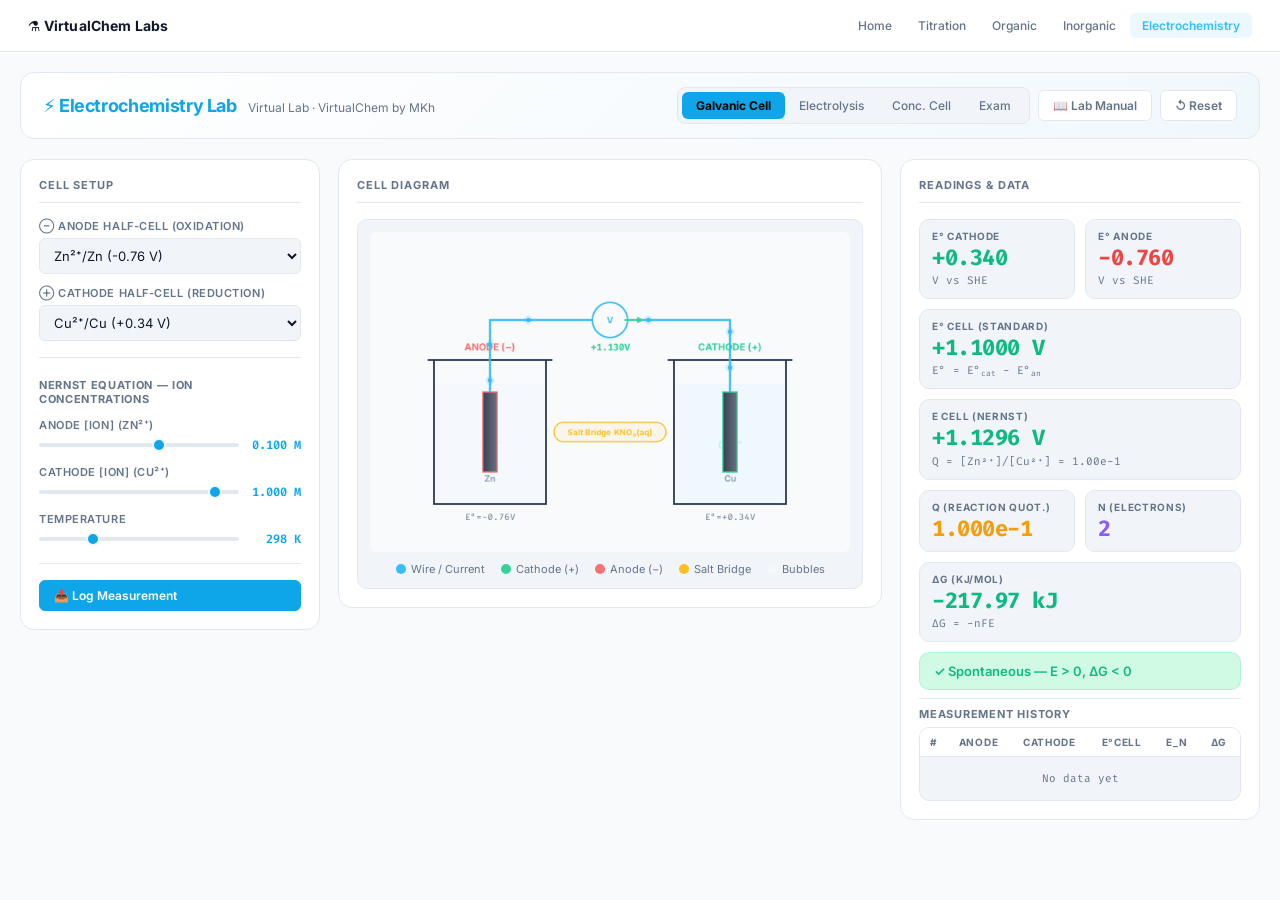
==== commit 4d8682df: "UI overhaul: light theme, fixes, and subscript rendering - Full light theme rewrite across shared.cs" ====
--- a/labs/electrochem.html
+++ b/labs/electrochem.html
@@ -227,7 +227,7 @@
             font-family: var(--font-mono); font-size: 11px;
             color: var(--text-main);
         }
-        tbody tr:hover { background: rgba(255,255,255,0.02); }
+        tbody tr:hover { background: var(--bg-hover); }
         tbody tr:last-child td { border-bottom: none; }
 
         /* ─── EXAM PANEL ─── */
@@ -288,7 +288,7 @@
         /* ─── MODAL ─── */
         .modal-backdrop {
             display: none; position: fixed; inset: 0;
-            background: rgba(5,8,18,0.88); backdrop-filter: blur(6px);
+            background: rgba(15,23,42,0.5); backdrop-filter: blur(4px);
             z-index: 500; justify-content: center; align-items: center; padding: 20px;
         }
         .modal-backdrop.open { display: flex; }
@@ -406,15 +406,15 @@
                     <div class="field">
                         <label>Anode [ion] <span id="anodeIonLabel"></span></label>
                         <div class="slider-row">
-                            <input type="range" id="anodeConc" min="-3" max="0.3" step="0.01" value="-0.301" oninput="updateNernst()">
-                            <span class="slider-val" id="anodeConcVal">0.500 M</span>
+                            <input type="range" id="anodeConc" min="-3" max="0.3" step="0.01" value="-1" oninput="updateNernst()">
+                            <span class="slider-val" id="anodeConcVal">0.100 M</span>
                         </div>
                     </div>
                     <div class="field">
                         <label>Cathode [ion] <span id="cathodeIonLabel"></span></label>
                         <div class="slider-row">
-                            <input type="range" id="cathodeConc" min="-3" max="0.3" step="0.01" value="-0.301" oninput="updateNernst()">
-                            <span class="slider-val" id="cathodeConcVal">0.500 M</span>
+                            <input type="range" id="cathodeConc" min="-3" max="0.3" step="0.01" value="0" oninput="updateNernst()">
+                            <span class="slider-val" id="cathodeConcVal">1.000 M</span>
                         </div>
                     </div>
                     <div class="field">
@@ -1394,7 +1394,7 @@
     ctx.clearRect(0,0,W,H);
 
     // Background
-    ctx.fillStyle = '#080c14';
+    ctx.fillStyle = '#f8fafc';
     ctx.fillRect(0,0,W,H);
 
     if(currentMode==='galvanic')      drawGalvanic(W,H,ts);
@@ -1524,7 +1524,7 @@
     const vmX = midX, vmY = wireTopY;
     ctx.beginPath();
     ctx.arc(vmX, vmY, 22, 0, Math.PI*2);
-    ctx.fillStyle='#0f1623'; ctx.fill();
+    ctx.fillStyle='#f8fafc'; ctx.fill();
     ctx.strokeStyle='#38bdf8'; ctx.lineWidth=2; ctx.stroke();
     ctx.fillStyle='#38bdf8'; ctx.font='bold 11px Inter'; ctx.textAlign='center';
     ctx.fillText('V', vmX, vmY+4);
@@ -1749,7 +1749,7 @@
 
     const E = (c1>0&&c2>0&&c1!==c2) ? (R*298/(metal.n*F))*Math.log(c1/c2) : 0;
     ctx.beginPath(); ctx.arc(midX,wireTopY,22,0,Math.PI*2);
-    ctx.fillStyle='#0f1623'; ctx.fill();
+    ctx.fillStyle='#f8fafc'; ctx.fill();
     ctx.strokeStyle='#38bdf8'; ctx.lineWidth=2; ctx.stroke();
     ctx.fillStyle='#38bdf8'; ctx.font='bold 11px Inter'; ctx.textAlign='center';
     ctx.fillText('V', midX, wireTopY+4);
@@ -1768,13 +1768,13 @@
         ctx.beginPath(); ctx.roundRect(20, H-50, W-40, 30, 6); ctx.fill();
         ctx.strokeStyle='#1a2840'; ctx.lineWidth=1; ctx.stroke();
         const pct = diff<0.0001 ? 100 : Math.max(0,Math.min(100,100*(1-(diff/Math.max(c1,c2)))));
-        ctx.fillStyle='#1a2840';
+        ctx.fillStyle='#f8fafc';
         ctx.beginPath(); ctx.roundRect(24, H-46, W-48, 22, 4); ctx.fill();
         const grd = ctx.createLinearGradient(24,0,24+(W-48)*pct/100,0);
         grd.addColorStop(0,'#34d399'); grd.addColorStop(1,'#38bdf8');
         ctx.fillStyle=grd;
         ctx.beginPath(); ctx.roundRect(24, H-46, (W-48)*pct/100, 22, 4); ctx.fill();
-        ctx.fillStyle='#f1f5f9'; ctx.font='bold 11px Inter'; ctx.textAlign='center';
+        ctx.fillStyle='#0f172a'; ctx.font='bold 11px Inter'; ctx.textAlign='center';
         ctx.fillText(`Equalization: ${pct.toFixed(1)}%`, W/2, H-30);
     }
 
@@ -1793,7 +1793,7 @@
    DRAW EXAM DIAGRAM
 ══════════════════════════════════════════════════════════ */
 function drawExamDiagram(W,H){
-    ctx.fillStyle='#1a2840';
+    ctx.fillStyle='#f8fafc';
     ctx.beginPath(); ctx.roundRect(W/2-120, H/2-60, 240, 120, 12); ctx.fill();
     ctx.fillStyle='#38bdf8'; ctx.font='bold 16px Inter'; ctx.textAlign='center';
     ctx.fillText('⚡ Exam Mode', W/2, H/2-18);
@@ -1835,7 +1835,7 @@
 
 function drawBattery(cx, cy, voltage){
     const bw=70, bh=30;
-    ctx.fillStyle='#1a2840';
+    ctx.fillStyle='#f8fafc';
     ctx.beginPath(); ctx.roundRect(cx-bw/2, cy-bh/2, bw, bh, 6); ctx.fill();
     ctx.strokeStyle='#38bdf8'; ctx.lineWidth=1.5; ctx.stroke();
     // + terminal (right)
--- a/labs/shared.css
+++ b/labs/shared.css
@@ -1,6 +1,6 @@
 /*
  * ============================================================
- * VirtualChem Labs — Shared Design System
+ * VirtualChem Labs — Shared Design System  (light theme)
  * ============================================================
  */
 
@@ -10,32 +10,32 @@
 /* ── DESIGN TOKENS ── */
 :root {
   /* Backgrounds */
-  --bg-base:     #080c14;
-  --bg-panel:    #0f1623;
-  --bg-inset:    #050810;
-  --bg-hover:    rgba(255,255,255,0.04);
+  --bg-base:     #f8fafc;
+  --bg-panel:    #ffffff;
+  --bg-inset:    #f1f5f9;
+  --bg-hover:    #f8fafc;
 
   /* Text */
-  --text-main:   #f1f5f9;
+  --text-main:   #0f172a;
   --text-muted:  #64748b;
-  --text-dim:    #2d3f58;
+  --text-dim:    #94a3b8;
 
   /* Borders */
-  --border:      #1a2840;
-  --border-lite: #243550;
+  --border:      #e2e8f0;
+  --border-lite: #cbd5e1;
 
   /* Accents */
-  --blue:        #38bdf8;
-  --blue-dim:    rgba(56,189,248,0.1);
-  --blue-hover:  #0ea5e9;
-  --green:       #34d399;
-  --green-dim:   rgba(52,211,153,0.1);
-  --purple:      #a78bfa;
-  --purple-dim:  rgba(167,139,250,0.1);
-  --amber:       #fbbf24;
-  --amber-dim:   rgba(251,191,36,0.1);
-  --red:         #f87171;
-  --red-dim:     rgba(248,113,113,0.1);
+  --blue:        #0ea5e9;
+  --blue-dim:    #e0f2fe;
+  --blue-hover:  #0284c7;
+  --green:       #10b981;
+  --green-dim:   #d1fae5;
+  --purple:      #8b5cf6;
+  --purple-dim:  #ede9fe;
+  --amber:       #f59e0b;
+  --amber-dim:   #fef3c7;
+  --red:         #ef4444;
+  --red-dim:     #fee2e2;
 
   /* Timing */
   --t-fast:  0.15s;
@@ -61,14 +61,14 @@
   /* Font */
   --font-body: 'Inter', 'Segoe UI', system-ui, sans-serif;
   --font-mono: 'Fira Code', 'Consolas', 'Courier New', monospace;
-  --font-size-xs: 11px;
-  --font-size-sm: 12px;
+  --font-size-xs:   11px;
+  --font-size-sm:   12px;
   --font-size-base: 13px;
-  --font-size-md: 14px;
-  --font-size-lg: 16px;
-}
-
-/* ── RESET ADDITIONS ── */
+  --font-size-md:   14px;
+  --font-size-lg:   16px;
+}
+
+/* ── RESET ── */
 *, *::before, *::after { box-sizing: border-box; }
 
 /* ── SHARED BODY BASE ── */
@@ -80,13 +80,13 @@
   -moz-osx-font-smoothing: grayscale;
 }
 
-/* ── SITE NAV (shared across all labs) ── */
+/* ── SITE NAV ── */
 .site-nav {
   position: sticky; top: 0; z-index: 200;
-  height: 48px;
-  padding: 0 24px;
+  height: 52px;
+  padding: 0 28px;
   display: flex; align-items: center; justify-content: space-between;
-  background: rgba(11,15,26,0.9);
+  background: rgba(255,255,255,0.92);
   backdrop-filter: blur(16px) saturate(180%);
   -webkit-backdrop-filter: blur(16px) saturate(180%);
   border-bottom: 1px solid var(--border);
@@ -96,15 +96,15 @@
 .site-nav-brand {
   font-size: var(--font-size-md);
   font-weight: 700;
-  letter-spacing: 0.03em;
-  color: var(--blue);
+  letter-spacing: 0.01em;
+  color: var(--text-main);
   text-decoration: none;
   display: flex; align-items: center; gap: var(--sp-2);
   transition: opacity var(--t-fast) var(--ease);
 }
-.site-nav-brand:hover { opacity: 0.8; }
-
-.site-nav-links { display: flex; gap: var(--sp-1); }
+.site-nav-brand:hover { opacity: 0.75; }
+
+.site-nav-links { display: flex; gap: 2px; }
 .site-nav-links a {
   padding: 5px 12px;
   border-radius: var(--r-sm);
@@ -114,13 +114,13 @@
   text-decoration: none;
   transition: color var(--t-fast) var(--ease), background var(--t-fast) var(--ease);
 }
-.site-nav-links a:hover { color: var(--text-main); background: var(--border); }
-.site-nav-links a.snav-active { color: var(--blue); background: var(--blue-dim); }
-
-/* Organic active link */
-.snav-green { color: var(--green) !important; background: var(--green-dim) !important; }
-/* Inorganic active link */
-.snav-purple { color: #a78bfa !important; background: rgba(167,139,250,0.1) !important; }
+.site-nav-links a:hover { color: var(--text-main); background: var(--bg-inset); }
+.site-nav-links a.snav-active { color: var(--blue); background: var(--blue-dim); font-weight: 600; }
+
+/* per-lab active overrides */
+.snav-green  { color: var(--green)  !important; background: var(--green-dim)  !important; }
+.snav-purple { color: var(--purple) !important; background: var(--purple-dim) !important; }
+.snav-amber  { color: var(--amber)  !important; background: var(--amber-dim)  !important; }
 
 @media (max-width: 600px) { .site-nav-links { display: none; } }
 
@@ -128,7 +128,7 @@
 .sbtn {
   display: inline-flex; align-items: center; gap: var(--sp-2);
   padding: 7px 14px;
-  border: none; border-radius: var(--r-sm);
+  border: 1px solid transparent; border-radius: var(--r-sm);
   font-family: var(--font-body);
   font-size: var(--font-size-sm);
   font-weight: 600;
@@ -140,38 +140,35 @@
   -webkit-user-select: none; user-select: none;
 }
 .sbtn:active:not(:disabled) { transform: scale(0.97); }
-.sbtn:disabled { opacity: 0.45; cursor: not-allowed; }
-.sbtn:focus-visible {
-  outline: 2px solid var(--blue);
-  outline-offset: 2px;
-}
-
-.sbtn-primary { background: var(--blue); color: #000; }
-.sbtn-primary:hover:not(:disabled) { background: var(--blue-hover); box-shadow: 0 0 0 4px var(--blue-dim); }
+.sbtn:disabled { opacity: 0.4; cursor: not-allowed; }
+.sbtn:focus-visible { outline: 2px solid var(--blue); outline-offset: 2px; }
+
+.sbtn-primary { background: var(--blue); color: #fff; border-color: var(--blue); }
+.sbtn-primary:hover:not(:disabled) { background: var(--blue-hover); border-color: var(--blue-hover); box-shadow: 0 0 0 3px var(--blue-dim); }
 
 .sbtn-ghost {
-  background: rgba(255,255,255,0.05);
+  background: #fff;
   color: var(--text-muted);
-  border: 1px solid var(--border);
-}
-.sbtn-ghost:hover:not(:disabled) { background: rgba(255,255,255,0.09); color: var(--text-main); border-color: var(--border-lite); }
-
-.sbtn-danger { background: var(--red-dim); color: var(--red); border: 1px solid rgba(248,113,113,0.2); }
-.sbtn-danger:hover:not(:disabled) { background: rgba(248,113,113,0.2); }
-
-.sbtn-success { background: var(--green-dim); color: var(--green); border: 1px solid rgba(52,211,153,0.2); }
-.sbtn-success:hover:not(:disabled) { background: rgba(52,211,153,0.2); }
+  border-color: var(--border);
+}
+.sbtn-ghost:hover:not(:disabled) { background: var(--bg-inset); color: var(--text-main); border-color: var(--border-lite); }
+
+.sbtn-danger  { background: var(--red-dim);    color: var(--red);    border-color: #fca5a5; }
+.sbtn-success { background: var(--green-dim);  color: var(--green);  border-color: #6ee7b7; }
+.sbtn-amber   { background: var(--amber-dim);  color: var(--amber);  border-color: #fcd34d; }
+.sbtn-purple  { background: var(--purple-dim); color: var(--purple); border-color: #c4b5fd; }
 
 /* ── SHARED PANEL ── */
 .spanel {
   background: var(--bg-panel);
   border: 1px solid var(--border);
   border-radius: var(--r-lg);
+  box-shadow: 0 1px 3px rgba(0,0,0,0.06);
 }
 
 /* ── SHARED INPUT / SELECT ── */
 .sinput, .sselect {
-  background: var(--bg-inset);
+  background: #fff;
   color: var(--text-main);
   border: 1px solid var(--border);
   padding: 8px 12px;
@@ -186,15 +183,15 @@
   border-color: var(--blue);
   box-shadow: 0 0 0 3px var(--blue-dim);
 }
-.sinput:disabled, .sselect:disabled { opacity: 0.5; cursor: not-allowed; }
+.sinput:disabled, .sselect:disabled { opacity: 0.5; cursor: not-allowed; background: var(--bg-inset); }
 
 /* ── SHARED MODAL ── */
 .smodal-backdrop {
   display: none;
   position: fixed; inset: 0;
-  background: rgba(5, 8, 18, 0.88);
-  backdrop-filter: blur(6px);
-  -webkit-backdrop-filter: blur(6px);
+  background: rgba(15,23,42,0.5);
+  backdrop-filter: blur(4px);
+  -webkit-backdrop-filter: blur(4px);
   z-index: 500;
   justify-content: center; align-items: center;
   padding: var(--sp-5);
@@ -203,12 +200,12 @@
 
 .smodal {
   background: var(--bg-panel);
-  border: 1px solid var(--border-lite);
+  border: 1px solid var(--border);
   border-radius: var(--r-lg);
   width: 95%; max-width: 860px;
   max-height: 88vh; overflow-y: auto;
   padding: var(--sp-6);
-  box-shadow: 0 24px 80px rgba(0,0,0,0.7);
+  box-shadow: 0 20px 60px rgba(0,0,0,0.15);
 }
 
 .smodal-header {
@@ -217,7 +214,7 @@
   margin-bottom: var(--sp-5);
   border-bottom: 1px solid var(--border);
 }
-.smodal-header h2 { font-size: var(--font-size-lg); font-weight: 700; }
+.smodal-header h2 { font-size: var(--font-size-lg); font-weight: 700; color: var(--text-main); }
 .smodal-close {
   background: none; border: none;
   color: var(--text-muted); font-size: 22px; line-height: 1;
@@ -231,7 +228,6 @@
 ::-webkit-scrollbar-track { background: transparent; }
 ::-webkit-scrollbar-thumb { background: var(--border); border-radius: 99px; }
 ::-webkit-scrollbar-thumb:hover { background: var(--border-lite); }
-/* Firefox */
 * { scrollbar-width: thin; scrollbar-color: var(--border) transparent; }
 
 /* ── TABLE ── */
@@ -248,27 +244,26 @@
   font-size: var(--font-size-xs); font-weight: 700; letter-spacing: 0.06em;
   text-transform: uppercase;
 }
-.schip-blue { background: var(--blue-dim); color: var(--blue); border: 1px solid rgba(56,189,248,0.2); }
-.schip-green { background: var(--green-dim); color: var(--green); border: 1px solid rgba(52,211,153,0.2); }
-.schip-amber { background: var(--amber-dim); color: var(--amber); border: 1px solid rgba(251,191,36,0.2); }
-.schip-red { background: var(--red-dim); color: var(--red); border: 1px solid rgba(248,113,113,0.2); }
-.schip-purple { background: var(--purple-dim); color: var(--purple); border: 1px solid rgba(129,140,248,0.2); }
+.schip-blue   { background: var(--blue-dim);   color: var(--blue-hover); border: 1px solid #bae6fd; }
+.schip-green  { background: var(--green-dim);  color: #059669;           border: 1px solid #6ee7b7; }
+.schip-amber  { background: var(--amber-dim);  color: #d97706;           border: 1px solid #fcd34d; }
+.schip-red    { background: var(--red-dim);    color: #dc2626;           border: 1px solid #fca5a5; }
+.schip-purple { background: var(--purple-dim); color: var(--purple);     border: 1px solid #c4b5fd; }
 
 /* ── LOG ENTRY ── */
 .slog-entry {
   padding: 6px 10px;
-  margin-bottom: 8px;
+  margin-bottom: 6px;
   border-left: 3px solid transparent;
   border-radius: 0 var(--r-sm) var(--r-sm) 0;
   font-family: var(--font-mono); font-size: 12px; line-height: 1.6;
   word-wrap: break-word;
-  transition: background var(--t-fast);
-}
-.slog-sys { border-left-color: var(--border); color: var(--text-muted); }
-.slog-act { border-left-color: var(--blue); color: var(--text-main); }
-.slog-res { border-left-color: var(--green); background: rgba(52,211,153,0.05); color: #a7f3d0; }
-.slog-warn { border-left-color: var(--amber); background: rgba(251,191,36,0.05); color: #fde68a; }
-.slog-err { border-left-color: var(--red); background: rgba(248,113,113,0.05); color: #fca5a5; }
+}
+.slog-sys  { border-left-color: var(--border);  color: var(--text-muted); background: var(--bg-inset); }
+.slog-act  { border-left-color: var(--blue);    color: var(--blue-hover); background: var(--blue-dim); }
+.slog-res  { border-left-color: var(--green);   color: #065f46;           background: var(--green-dim); }
+.slog-warn { border-left-color: var(--amber);   color: #92400e;           background: var(--amber-dim); }
+.slog-err  { border-left-color: var(--red);     color: #991b1b;           background: var(--red-dim); }
 
 /* ── REDUCED MOTION ── */
 @media (prefers-reduced-motion: reduce) {
@@ -278,6 +273,17 @@
   }
 }
 
+/* ── CHEMICAL FORMULA RENDERING ── */
+/* Ensure subscript/superscript Unicode chars render at readable size */
+sub, sup {
+  font-size: 0.72em;
+  line-height: 0;
+  position: relative;
+  vertical-align: baseline;
+}
+sup { top: -0.45em; }
+sub { bottom: -0.25em; }
+
 /* ── ACCESSIBILITY ── */
 .sr-only {
   position: absolute; width: 1px; height: 1px;
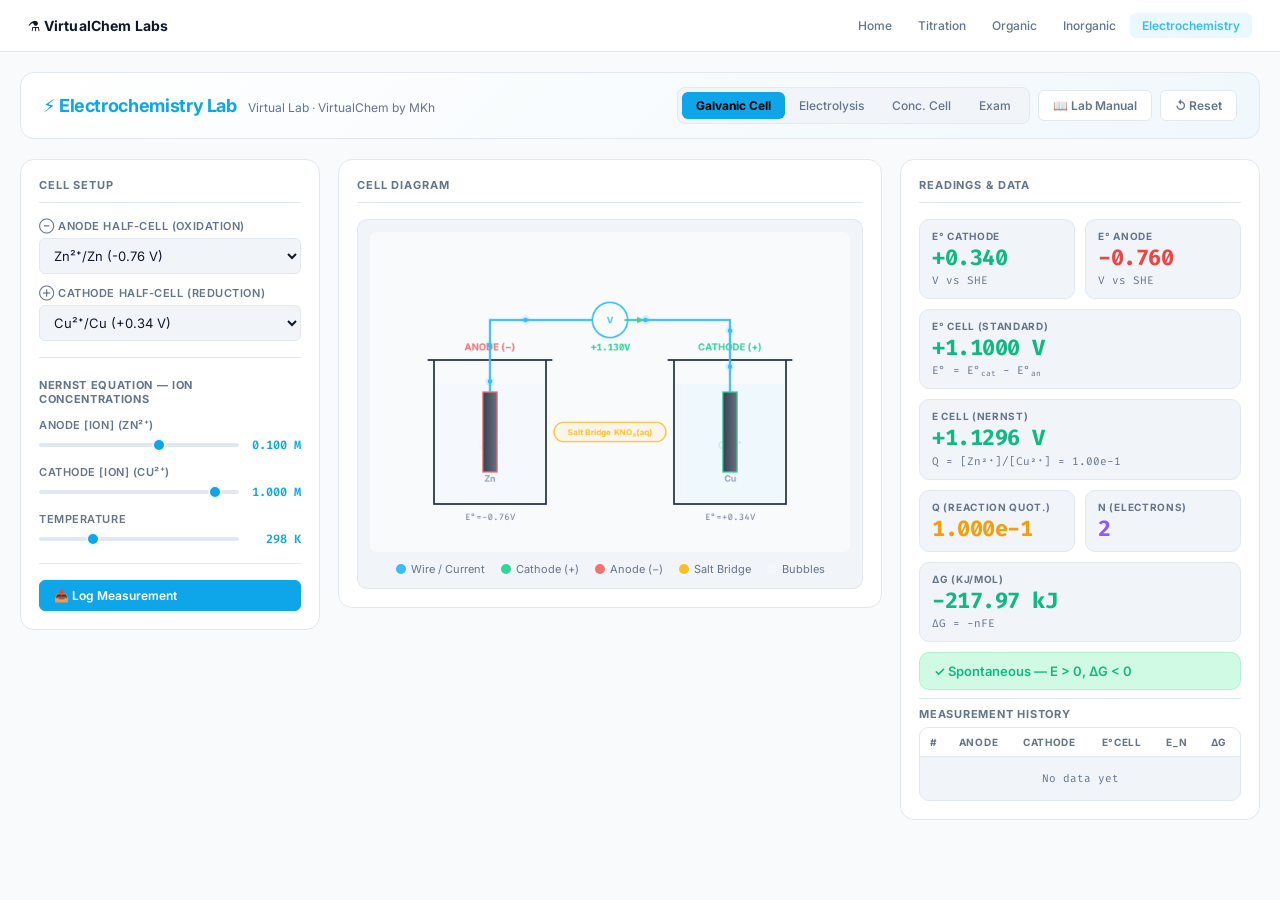
==== commit 62c5238b: "Clean up code: remove over-commented style, simplify CSS tokens" ====
--- a/labs/electrochem.html
+++ b/labs/electrochem.html
@@ -832,7 +832,6 @@
 let examScore    = { correct:0, total:0 };
 let currentQuestion = null;
 
-// Animation state
 let animFrame   = null;
 let bubbles     = [];
 let electronDots= [];
@@ -873,7 +872,6 @@
         anodeSel.appendChild(makeOpt());
         cathodeSel.appendChild(makeOpt());
     });
-    // Default: Zn anode, Cu cathode
     anodeSel.value   = 'zn';
     cathodeSel.value = 'cu';
 
@@ -893,23 +891,19 @@
     document.querySelectorAll('.mode-toggle button').forEach(b =>
         b.classList.toggle('active', b.dataset.mode === mode));
 
-    // Left panel sections
     document.getElementById('galvanicControls').style.display     = mode==='galvanic'      ? 'block' : 'none';
     document.getElementById('electrolysisControls').style.display = mode==='electrolysis'  ? 'block' : 'none';
     document.getElementById('concentrationControls').style.display= mode==='concentration' ? 'block' : 'none';
     document.getElementById('examControls').style.display         = mode==='exam'          ? 'block' : 'none';
 
-    // Right panel sections
     document.getElementById('galvanicReadings').style.display     = mode==='galvanic'      ? 'block' : 'none';
     document.getElementById('electrolysisReadings').style.display = mode==='electrolysis'  ? 'block' : 'none';
     document.getElementById('concentrationReadings').style.display= mode==='concentration' ? 'block' : 'none';
     document.getElementById('examReadings').style.display         = mode==='exam'          ? 'block' : 'none';
 
-    // Reset live counters
     if(mode !== 'electrolysis') stopElectrolysis();
     if(mode !== 'concentration') { concRunning = false; }
 
-    // Rebuild bubbles/dots
     bubbles      = [];
     electronDots = [];
 
@@ -956,10 +950,10 @@
     document.getElementById('tempVal').textContent        = T+' K';
 
     const e0cell = cat.e0 - an.e0;
-    const n      = Math.min(an.n, cat.n); // simplified
-    const Q      = ac / cc; // simplified Q for anode ion / cathode ion
+    const n      = Math.min(an.n, cat.n);
+    const Q      = ac / cc;
     const E_N    = e0cell - (R*T/(n*F)) * Math.log(Q);
-    const dG     = -n * F * E_N / 1000; // kJ/mol
+    const dG     = -n * F * E_N / 1000;
 
     document.getElementById('rCathode').textContent = `${cat.e0>=0?'+':''}${cat.e0.toFixed(3)}`;
     document.getElementById('rAnode').textContent   = `${an.e0>=0?'+':''}${an.e0.toFixed(3)}`;
@@ -1139,8 +1133,7 @@
     document.getElementById('rConcE').textContent = `${E>=0?'+':''}${E.toFixed(4)} V`;
     document.getElementById('rConcE').className   = 'reading-val'+(E>0.001?' green':E<-0.001?' red':' amber');
 
-    // Equalization: 0% when concentrations are most different, 100% when equal
-    const maxRatio = 100; // treat C1/C2 >= 100 as 0% equalized
+    const maxRatio = 100;
     const ratio    = c1>0 && c2>0 ? Math.max(c1,c2)/Math.min(c1,c2) : 1;
     const pct      = Math.max(0, Math.min(100, 100*(1-(Math.log10(ratio)/Math.log10(maxRatio)))));
     document.getElementById('equalBar').style.width = pct.toFixed(1)+'%';
@@ -1172,7 +1165,6 @@
         concC1Live = avg; concC2Live = avg;
         document.getElementById('concRunBtn').textContent='▶ Equalize';
     } else {
-        // Move 2% of difference each frame × 0.3 speed
         const step = diff * 0.02;
         if(concC1Live > concC2Live){
             concC1Live -= step;
@@ -1327,7 +1319,6 @@
     animFrame = requestAnimationFrame(loop);
 }
 
-// ─── BUBBLE MANAGEMENT ───
 function spawnBubble(x, baseY, color='rgba(255,255,255,0.7)'){
     bubbles.push({
         x: x + (Math.random()-0.5)*12,
@@ -1352,11 +1343,10 @@
     }
 }
 
-// ─── ELECTRON DOT MANAGEMENT ───
 function spawnElectronDots(){
     electronDots = [];
     for(let i=0;i<6;i++){
-        electronDots.push({ t: i/6 }); // t = 0..1 along wire path
+        electronDots.push({ t: i/6 });
     }
 }
 
@@ -1367,14 +1357,12 @@
     });
 }
 
-// ─── WIRE PATH ─── returns {x,y} for parameter t in [0,1] going anode→cathode (galvanic)
 function wirePoint(t, ax, ay, cx, cy, topY){
-    // anode electrode top → over the top → cathode electrode top
     const pts = [
-        {x:ax, y:ay},      // anode top
-        {x:ax, y:topY},    // top-left
-        {x:cx, y:topY},    // top-right
-        {x:cx, y:cy},      // cathode top
+        {x:ax, y:ay},
+        {x:ax, y:topY},
+        {x:cx, y:topY},
+        {x:cx, y:cy},
     ];
     const segs = pts.length-1;
     const seg  = Math.floor(t*segs);
@@ -1393,7 +1381,6 @@
     const W = canvas.width, H = canvas.height;
     ctx.clearRect(0,0,W,H);
 
-    // Background
     ctx.fillStyle = '#f8fafc';
     ctx.fillRect(0,0,W,H);
 
@@ -1413,7 +1400,6 @@
 
     const spontaneous = (galvanicData.E_N||0) > 0.001;
 
-    // Layout
     const bW=140, bH=180, bY=160;
     const anX=80,  catX=W-80-bW;
     const bTop = bY;
@@ -1422,16 +1408,13 @@
     const liquidBot = bTop + bH - 10;
     const midX = W/2;
 
-    // ─── BEAKERS ───
     function drawBeaker(bx, color, ionName, e0, isAnode){
-        // Liquid fill
         const lc = hexToRgba(color, 0.15);
         ctx.fillStyle = lc;
         ctx.beginPath();
         ctx.roundRect(bx+3, liquidTop, bW-6, liquidH, [0,0,6,6]);
         ctx.fill();
 
-        // Beaker outline
         ctx.strokeStyle = '#243550';
         ctx.lineWidth = 2;
         ctx.beginPath();
@@ -1440,24 +1423,20 @@
         ctx.lineTo(bx+bW, bTop+bH);
         ctx.lineTo(bx+bW, bTop);
         ctx.stroke();
-        // rim
         ctx.beginPath();
         ctx.moveTo(bx-8, bTop);
         ctx.lineTo(bx+bW+8, bTop);
         ctx.stroke();
 
-        // Ion label in liquid
         ctx.fillStyle = hexToRgba(color, 0.8);
         ctx.font = 'bold 13px Inter';
         ctx.textAlign = 'center';
         ctx.fillText(ionName, bx+bW/2, liquidTop+liquidH/2+6);
 
-        // E° label
         ctx.fillStyle = '#64748b';
         ctx.font = '11px Fira Code';
         ctx.fillText(`E°=${e0>=0?'+':''}${e0.toFixed(2)}V`, bx+bW/2, bTop+bH+20);
 
-        // Anode/Cathode label
         ctx.fillStyle = isAnode ? '#f87171' : '#34d399';
         ctx.font = 'bold 12px Inter';
         ctx.fillText(isAnode?'ANODE (−)':'CATHODE (+)', bx+bW/2, bTop-12);
@@ -1466,13 +1445,11 @@
     drawBeaker(anX,  an.color,  an.ion,  an.e0,  true);
     drawBeaker(catX, cat.color, cat.ion, cat.e0, false);
 
-    // ─── ELECTRODES ───
     const elecW=18, elecH=100;
     const anElX  = anX  + bW/2 - elecW/2;
     const catElX = catX + bW/2 - elecW/2;
     const elecY  = liquidTop + 10;
 
-    // Anode electrode
     const anGrad = ctx.createLinearGradient(anElX,0,anElX+elecW,0);
     anGrad.addColorStop(0,'#374151'); anGrad.addColorStop(1,'#6b7280');
     ctx.fillStyle = anGrad;
@@ -1480,7 +1457,6 @@
     ctx.strokeStyle='#f87171'; ctx.lineWidth=1.5;
     ctx.strokeRect(anElX, elecY, elecW, elecH);
 
-    // Cathode electrode
     const catGrad = ctx.createLinearGradient(catElX,0,catElX+elecW,0);
     catGrad.addColorStop(0,'#374151'); catGrad.addColorStop(1,'#6b7280');
     ctx.fillStyle = catGrad;
@@ -1488,12 +1464,10 @@
     ctx.strokeStyle='#34d399'; ctx.lineWidth=1.5;
     ctx.strokeRect(catElX, elecY, elecW, elecH);
 
-    // Electrode name labels
     ctx.fillStyle='#94a3b8'; ctx.font='bold 11px Inter'; ctx.textAlign='center';
     ctx.fillText(an.name.split('/')[1]||an.name, anX+bW/2,  elecY+elecH+12);
     ctx.fillText(cat.name.split('/')[1]||cat.name, catX+bW/2, elecY+elecH+12);
 
-    // ─── SALT BRIDGE ───
     const sbY = bTop + bH/2 - 12;
     const sbL = catX - (anX+bW);
     ctx.save();
@@ -1507,7 +1481,6 @@
     ctx.fillStyle='#fbbf24'; ctx.font='bold 10px Inter'; ctx.textAlign='center';
     ctx.fillText('Salt Bridge  KNO₃(aq)', midX, sbY+16);
 
-    // ─── WIRE ───
     const wireTopY = bTop - 50;
     const anTopX   = anX+bW/2;
     const catTopX  = catX+bW/2;
@@ -1520,7 +1493,6 @@
     ctx.strokeStyle='#38bdf8'; ctx.lineWidth=2.5;
     ctx.stroke();
 
-    // Voltmeter circle
     const vmX = midX, vmY = wireTopY;
     ctx.beginPath();
     ctx.arc(vmX, vmY, 22, 0, Math.PI*2);
@@ -1528,7 +1500,6 @@
     ctx.strokeStyle='#38bdf8'; ctx.lineWidth=2; ctx.stroke();
     ctx.fillStyle='#38bdf8'; ctx.font='bold 11px Inter'; ctx.textAlign='center';
     ctx.fillText('V', vmX, vmY+4);
-    // E value under voltmeter
     const ev = galvanicData.E_N;
     if(ev!==undefined){
         ctx.fillStyle = ev>0.001?'#34d399':ev<-0.001?'#f87171':'#fbbf24';
@@ -1536,16 +1507,13 @@
         ctx.fillText(`${ev>=0?'+':''}${ev.toFixed(3)}V`, vmX, vmY+38);
     }
 
-    // Current direction arrow on wire
     const arrowDir = spontaneous ? 1 : -1; // galvanic: conventional current cat→anode outside
     const arX = midX + arrowDir*30;
     drawArrow(ctx, arX-arrowDir*12, wireTopY, arX+arrowDir*12, wireTopY, spontaneous?'#34d399':'#f87171');
 
-    // ─── ELECTRON DOTS ───
     updateElectronDots();
     if(spontaneous){
         electronDots.forEach(d=>{
-            // electrons flow anode→cathode (opposite to conventional current)
             const tInv = (1 - d.t);
             const pt = wirePoint(tInv, anTopX, elecY, catTopX, elecY, wireTopY);
             ctx.beginPath();
@@ -1559,7 +1527,6 @@
         });
     }
 
-    // ─── BUBBLES ───
     const gasAnodeIds   = ['she','o2_acid','cl2'];
     const gasCathodeIds = ['she','o2_acid','f2'];
     const frameN = Math.floor(ts/60);
@@ -1583,29 +1550,24 @@
 
     const V    = parseFloat(document.getElementById('voltageSlider').value)||6;
 
-    // Single large beaker centred
     const bW=200, bH=200, bX=(W-bW)/2, bY=140;
     const liquidTop = bY+30, liquidBot = bY+bH-10;
     const liquidH   = liquidBot - liquidTop;
 
-    // Liquid
     ctx.fillStyle = hexToRgba(el.color||'#0369a1', 0.2);
     ctx.beginPath();
     ctx.roundRect(bX+3, liquidTop, bW-6, liquidH, [0,0,8,8]);
     ctx.fill();
 
-    // Beaker outline
     ctx.strokeStyle='#243550'; ctx.lineWidth=2;
     ctx.beginPath();
     ctx.moveTo(bX,bY); ctx.lineTo(bX,bY+bH); ctx.lineTo(bX+bW,bY+bH); ctx.lineTo(bX+bW,bY);
     ctx.stroke();
     ctx.beginPath(); ctx.moveTo(bX-8,bY); ctx.lineTo(bX+bW+8,bY); ctx.stroke();
 
-    // Electrolyte label
     ctx.fillStyle='#64748b'; ctx.font='12px Inter'; ctx.textAlign='center';
     ctx.fillText(el.name, bX+bW/2, bY+bH+20);
 
-    // Electrodes
     const elecW=16, elecH=110, elecY=liquidTop+10;
     const catElX = bX+40-elecW/2; // cathode on left
     const anElX  = bX+bW-40-elecW/2; // anode on right (electrolytic: anode connected to +)
@@ -1621,30 +1583,23 @@
     drawEl(catElX, '#34d399', 'Cathode (−)');
     drawEl(anElX,  '#f87171', 'Anode (+)');
 
-    // Products
     ctx.fillStyle='#94a3b8'; ctx.font='12px Inter'; ctx.textAlign='center';
     ctx.fillText(el.cathode.product+' deposited', bX+40, liquidTop-8);
     ctx.fillText(el.anode.product+' evolved',     bX+bW-40, liquidTop-8);
 
-    // Battery / PSU at top
     const batX=W/2, batY=bY-70;
     drawBattery(batX, batY, V);
 
-    // Wires from battery to electrodes
     const catTopX = catElX+elecW/2, anTopX = anElX+elecW/2;
     const wireY = bY-20;
     ctx.strokeStyle='#38bdf8'; ctx.lineWidth=2;
-    // cathode wire
     ctx.beginPath(); ctx.moveTo(batX-35, batY+15); ctx.lineTo(batX-35, wireY); ctx.lineTo(catTopX, wireY); ctx.lineTo(catTopX, elecY); ctx.stroke();
-    // anode wire
     ctx.strokeStyle='#f87171';
     ctx.beginPath(); ctx.moveTo(batX+35, batY+15); ctx.lineTo(batX+35, wireY); ctx.lineTo(anTopX, wireY); ctx.lineTo(anTopX, elecY); ctx.stroke();
 
-    // Electron flow arrows
     drawArrow(ctx, batX-35+10, wireY, batX-35-10, wireY, '#38bdf8'); // electrons flow towards cathode from battery −
     drawArrow(ctx, anTopX+10, wireY, anTopX-10, wireY, '#f87171');   // conventional current left at anode
 
-    // Electron dots on wires
     updateElectronDots();
     electronDots.forEach(d=>{
         const side = d.t < 0.5 ? 0 : 1;
@@ -1662,7 +1617,6 @@
         ctx.fillStyle=side===0?'#38bdf8':'#f87171'; ctx.fill();
     });
 
-    // Bubbles
     const frameN = Math.floor(ts/60);
     if(el.cathode.gas && frameN%3===0) spawnBubble(catElX+elecW/2, liquidBot-10, 'rgba(56,189,248,0.7)');
     if(el.anode.gas   && frameN%2===0) spawnBubble(anElX+elecW/2,  liquidBot-10, 'rgba(248,113,113,0.7)');
@@ -1670,7 +1624,6 @@
     updateBubbles(liquidTop);
     drawBubbles(liquidTop, liquidBot);
 
-    // Live counter overlay
     if(elecRunning){
         const q   = parseFloat(document.getElementById('currentInput').value)*elecElapsedSec;
         const m   = q/(el.cathode.n*F)*el.cathode.M;
@@ -1697,7 +1650,6 @@
     const liquidTop=bY+30, liquidBot=bY+bH-10, liquidH=liquidBot-liquidTop;
     const midX=W/2;
 
-    // Opacity based on concentration (higher = more opaque)
     function concToAlpha(c){ return Math.min(0.5, Math.max(0.08, c*0.3)); }
 
     function drawConcBeaker(bx, conc, label, ionName){
@@ -1707,7 +1659,6 @@
         ctx.strokeStyle='#243550'; ctx.lineWidth=2;
         ctx.beginPath(); ctx.moveTo(bx,bY); ctx.lineTo(bx,bY+bH); ctx.lineTo(bx+bW,bY+bH); ctx.lineTo(bx+bW,bY); ctx.stroke();
         ctx.beginPath(); ctx.moveTo(bx-8,bY); ctx.lineTo(bx+bW+8,bY); ctx.stroke();
-        // conc label
         ctx.fillStyle=hexToRgba(metal.color,0.9); ctx.font='bold 12px Fira Code'; ctx.textAlign='center';
         ctx.fillText(`${conc.toFixed(4)} M`, bx+bW/2, liquidTop+liquidH/2+6);
         ctx.fillStyle='#64748b'; ctx.font='11px Inter';
@@ -1719,7 +1670,6 @@
     drawConcBeaker(anX,  c1, c1>=c2?'High Conc.':'Low Conc.',  metal.ion+' (anode)');
     drawConcBeaker(catX, c2, c2>=c1?'High Conc.':'Low Conc.', metal.ion+' (cathode)');
 
-    // Electrodes
     const elecW=16, elecH=100, elecY=liquidTop+10;
     const anElX=anX+bW/2-elecW/2, catElX=catX+bW/2-elecW/2;
     function drawConEl(ex, col){
@@ -1732,7 +1682,6 @@
     drawConEl(anElX, '#f87171');
     drawConEl(catElX,'#34d399');
 
-    // Salt bridge
     const sbY=bY+bH/2-12, sbL=catX-(anX+bW);
     ctx.beginPath(); ctx.roundRect(anX+bW+10,sbY,sbL-20,24,12);
     ctx.fillStyle='rgba(251,191,36,0.06)'; ctx.fill();
@@ -1740,7 +1689,6 @@
     ctx.fillStyle='#fbbf24'; ctx.font='bold 10px Inter'; ctx.textAlign='center';
     ctx.fillText('Salt Bridge', midX, sbY+16);
 
-    // Wire + voltmeter
     const wireTopY=bY-50, anTopX=anX+bW/2, catTopX=catX+bW/2;
     ctx.beginPath();
     ctx.moveTo(anTopX,elecY); ctx.lineTo(anTopX,wireTopY);
@@ -1757,10 +1705,8 @@
     ctx.font='bold 11px Fira Code';
     ctx.fillText(`${E>=0?'+':''}${E.toFixed(3)}V`, midX, wireTopY+38);
 
-    // Arrow
     drawArrow(ctx, midX-20, wireTopY, midX-2, wireTopY, E>0.001?'#34d399':'#f87171');
 
-    // Equalization progress bar on canvas
     if(concRunning){
         const avg=(c1+c2)/2;
         const diff=Math.abs(c1-c2);
@@ -1838,16 +1784,12 @@
     ctx.fillStyle='#f8fafc';
     ctx.beginPath(); ctx.roundRect(cx-bw/2, cy-bh/2, bw, bh, 6); ctx.fill();
     ctx.strokeStyle='#38bdf8'; ctx.lineWidth=1.5; ctx.stroke();
-    // + terminal (right)
     ctx.strokeStyle='#f87171'; ctx.lineWidth=3;
     ctx.beginPath(); ctx.moveTo(cx+bw/2, cy-8); ctx.lineTo(cx+bw/2, cy+8); ctx.stroke();
-    // – terminal (left)
     ctx.strokeStyle='#38bdf8'; ctx.lineWidth=3;
     ctx.beginPath(); ctx.moveTo(cx-bw/2, cy-4); ctx.lineTo(cx-bw/2, cy+4); ctx.stroke();
-    // label
     ctx.fillStyle='#fbbf24'; ctx.font='bold 11px Fira Code'; ctx.textAlign='center';
     ctx.fillText(`${voltage.toFixed(1)} V`, cx, cy+5);
-    // terminals label
     ctx.fillStyle='#38bdf8'; ctx.font='bold 10px Inter';
     ctx.fillText('−', cx-bw/2-10, cy+4);
     ctx.fillStyle='#f87171';
@@ -1904,7 +1846,6 @@
     setMode('galvanic');
 }
 
-/* ── Canvas roundRect polyfill (Safari < 15.4) ── */
 if(!CanvasRenderingContext2D.prototype.roundRect){
     CanvasRenderingContext2D.prototype.roundRect=function(x,y,w,h,r){
         if(typeof r==='number') r=[r,r,r,r];
--- a/labs/shared.css
+++ b/labs/shared.css
@@ -1,77 +1,41 @@
-/*
- * ============================================================
- * VirtualChem Labs — Shared Design System  (light theme)
- * ============================================================
- */
-
-/* ── GOOGLE FONTS ── */
 @import url('https://fonts.googleapis.com/css2?family=Fira+Code:wght@400;500;600&family=Inter:wght@300;400;500;600;700&display=swap');
 
-/* ── DESIGN TOKENS ── */
 :root {
-  /* Backgrounds */
-  --bg-base:     #f8fafc;
-  --bg-panel:    #ffffff;
-  --bg-inset:    #f1f5f9;
-  --bg-hover:    #f8fafc;
-
-  /* Text */
-  --text-main:   #0f172a;
-  --text-muted:  #64748b;
-  --text-dim:    #94a3b8;
-
-  /* Borders */
+  --bg-base:    #f8fafc;
+  --bg-panel:   #ffffff;
+  --bg-inset:   #f1f5f9;
+  --bg-hover:   #f8fafc;
+
+  --text-main:  #0f172a;
+  --text-muted: #64748b;
+  --text-dim:   #94a3b8;
+
   --border:      #e2e8f0;
   --border-lite: #cbd5e1;
 
-  /* Accents */
-  --blue:        #0ea5e9;
-  --blue-dim:    #e0f2fe;
-  --blue-hover:  #0284c7;
-  --green:       #10b981;
-  --green-dim:   #d1fae5;
-  --purple:      #8b5cf6;
-  --purple-dim:  #ede9fe;
-  --amber:       #f59e0b;
-  --amber-dim:   #fef3c7;
-  --red:         #ef4444;
-  --red-dim:     #fee2e2;
-
-  /* Timing */
-  --t-fast:  0.15s;
-  --t-mid:   0.25s;
-  --t-slow:  0.4s;
-  --ease:    cubic-bezier(0.4, 0, 0.2, 1);
-
-  /* Spacing scale */
-  --sp-1: 4px;
-  --sp-2: 8px;
-  --sp-3: 12px;
-  --sp-4: 16px;
-  --sp-5: 20px;
-  --sp-6: 24px;
-  --sp-8: 32px;
-
-  /* Radius */
+  --blue:       #0ea5e9;
+  --blue-dim:   #e0f2fe;
+  --blue-hover: #0284c7;
+  --green:      #10b981;
+  --green-dim:  #d1fae5;
+  --purple:     #8b5cf6;
+  --purple-dim: #ede9fe;
+  --amber:      #f59e0b;
+  --amber-dim:  #fef3c7;
+  --red:        #ef4444;
+  --red-dim:    #fee2e2;
+
+  --font-body: 'Inter', 'Segoe UI', system-ui, sans-serif;
+  --font-mono: 'Fira Code', 'Consolas', 'Courier New', monospace;
+
   --r-sm: 6px;
   --r-md: 10px;
   --r-lg: 14px;
   --r-xl: 20px;
-
-  /* Font */
-  --font-body: 'Inter', 'Segoe UI', system-ui, sans-serif;
-  --font-mono: 'Fira Code', 'Consolas', 'Courier New', monospace;
-  --font-size-xs:   11px;
-  --font-size-sm:   12px;
-  --font-size-base: 13px;
-  --font-size-md:   14px;
-  --font-size-lg:   16px;
-}
-
-/* ── RESET ── */
+}
+
 *, *::before, *::after { box-sizing: border-box; }
 
-/* ── SHARED BODY BASE ── */
 body {
   font-family: var(--font-body);
   background: var(--bg-base);
@@ -80,7 +44,6 @@
   -moz-osx-font-smoothing: grayscale;
 }
 
-/* ── SITE NAV ── */
 .site-nav {
   position: sticky; top: 0; z-index: 200;
   height: 52px;
@@ -94,13 +57,13 @@
 }
 
 .site-nav-brand {
-  font-size: var(--font-size-md);
+  font-size: 14px;
   font-weight: 700;
   letter-spacing: 0.01em;
   color: var(--text-main);
   text-decoration: none;
-  display: flex; align-items: center; gap: var(--sp-2);
-  transition: opacity var(--t-fast) var(--ease);
+  display: flex; align-items: center; gap: 8px;
+  transition: opacity 0.15s ease;
 }
 .site-nav-brand:hover { opacity: 0.75; }
 
@@ -108,36 +71,32 @@
 .site-nav-links a {
   padding: 5px 12px;
   border-radius: var(--r-sm);
-  font-size: var(--font-size-sm);
+  font-size: 12px;
   font-weight: 500;
   color: var(--text-muted);
   text-decoration: none;
-  transition: color var(--t-fast) var(--ease), background var(--t-fast) var(--ease);
+  transition: color 0.15s ease, background 0.15s ease;
 }
 .site-nav-links a:hover { color: var(--text-main); background: var(--bg-inset); }
 .site-nav-links a.snav-active { color: var(--blue); background: var(--blue-dim); font-weight: 600; }
 
-/* per-lab active overrides */
 .snav-green  { color: var(--green)  !important; background: var(--green-dim)  !important; }
 .snav-purple { color: var(--purple) !important; background: var(--purple-dim) !important; }
 .snav-amber  { color: var(--amber)  !important; background: var(--amber-dim)  !important; }
 
 @media (max-width: 600px) { .site-nav-links { display: none; } }
 
-/* ── SHARED BUTTON SYSTEM ── */
 .sbtn {
-  display: inline-flex; align-items: center; gap: var(--sp-2);
+  display: inline-flex; align-items: center; gap: 8px;
   padding: 7px 14px;
   border: 1px solid transparent; border-radius: var(--r-sm);
   font-family: var(--font-body);
-  font-size: var(--font-size-sm);
+  font-size: 12px;
   font-weight: 600;
   cursor: pointer;
-  transition: background var(--t-fast) var(--ease),
-              box-shadow var(--t-fast) var(--ease),
-              transform var(--t-fast) var(--ease);
+  transition: background 0.15s ease, box-shadow 0.15s ease, transform 0.15s ease;
   white-space: nowrap;
-  -webkit-user-select: none; user-select: none;
+  user-select: none;
 }
 .sbtn:active:not(:disabled) { transform: scale(0.97); }
 .sbtn:disabled { opacity: 0.4; cursor: not-allowed; }
@@ -146,11 +105,7 @@
 .sbtn-primary { background: var(--blue); color: #fff; border-color: var(--blue); }
 .sbtn-primary:hover:not(:disabled) { background: var(--blue-hover); border-color: var(--blue-hover); box-shadow: 0 0 0 3px var(--blue-dim); }
 
-.sbtn-ghost {
-  background: #fff;
-  color: var(--text-muted);
-  border-color: var(--border);
-}
+.sbtn-ghost { background: #fff; color: var(--text-muted); border-color: var(--border); }
 .sbtn-ghost:hover:not(:disabled) { background: var(--bg-inset); color: var(--text-main); border-color: var(--border-lite); }
 
 .sbtn-danger  { background: var(--red-dim);    color: var(--red);    border-color: #fca5a5; }
@@ -158,7 +113,6 @@
 .sbtn-amber   { background: var(--amber-dim);  color: var(--amber);  border-color: #fcd34d; }
 .sbtn-purple  { background: var(--purple-dim); color: var(--purple); border-color: #c4b5fd; }
 
-/* ── SHARED PANEL ── */
 .spanel {
   background: var(--bg-panel);
   border: 1px solid var(--border);
@@ -166,7 +120,6 @@
   box-shadow: 0 1px 3px rgba(0,0,0,0.06);
 }
 
-/* ── SHARED INPUT / SELECT ── */
 .sinput, .sselect {
   background: #fff;
   color: var(--text-main);
@@ -174,9 +127,9 @@
   padding: 8px 12px;
   border-radius: var(--r-sm);
   font-family: var(--font-body);
-  font-size: var(--font-size-base);
+  font-size: 13px;
   outline: none;
-  transition: border-color var(--t-fast) var(--ease), box-shadow var(--t-fast) var(--ease);
+  transition: border-color 0.15s ease, box-shadow 0.15s ease;
   width: 100%;
 }
 .sinput:focus, .sselect:focus {
@@ -185,7 +138,6 @@
 }
 .sinput:disabled, .sselect:disabled { opacity: 0.5; cursor: not-allowed; background: var(--bg-inset); }
 
-/* ── SHARED MODAL ── */
 .smodal-backdrop {
   display: none;
   position: fixed; inset: 0;
@@ -194,7 +146,7 @@
   -webkit-backdrop-filter: blur(4px);
   z-index: 500;
   justify-content: center; align-items: center;
-  padding: var(--sp-5);
+  padding: 20px;
 }
 .smodal-backdrop.open { display: flex; }
 
@@ -204,44 +156,41 @@
   border-radius: var(--r-lg);
   width: 95%; max-width: 860px;
   max-height: 88vh; overflow-y: auto;
-  padding: var(--sp-6);
+  padding: 24px;
   box-shadow: 0 20px 60px rgba(0,0,0,0.15);
 }
 
 .smodal-header {
   display: flex; justify-content: space-between; align-items: center;
-  padding-bottom: var(--sp-4);
-  margin-bottom: var(--sp-5);
+  padding-bottom: 16px;
+  margin-bottom: 20px;
   border-bottom: 1px solid var(--border);
 }
-.smodal-header h2 { font-size: var(--font-size-lg); font-weight: 700; color: var(--text-main); }
+.smodal-header h2 { font-size: 16px; font-weight: 700; color: var(--text-main); }
 .smodal-close {
   background: none; border: none;
   color: var(--text-muted); font-size: 22px; line-height: 1;
   cursor: pointer; padding: 0;
-  transition: color var(--t-fast);
+  transition: color 0.15s;
 }
 .smodal-close:hover { color: var(--text-main); }
 
-/* ── SCROLLBAR ── */
 ::-webkit-scrollbar { width: 6px; height: 6px; }
 ::-webkit-scrollbar-track { background: transparent; }
 ::-webkit-scrollbar-thumb { background: var(--border); border-radius: 99px; }
 ::-webkit-scrollbar-thumb:hover { background: var(--border-lite); }
 * { scrollbar-width: thin; scrollbar-color: var(--border) transparent; }
 
-/* ── TABLE ── */
-.stable { width: 100%; border-collapse: collapse; font-size: var(--font-size-sm); }
+.stable { width: 100%; border-collapse: collapse; font-size: 12px; }
 .stable th, .stable td { padding: 9px 12px; text-align: left; border-bottom: 1px solid var(--border); }
-.stable th { color: var(--text-muted); font-weight: 600; font-size: var(--font-size-xs); text-transform: uppercase; letter-spacing: 0.06em; background: var(--bg-inset); }
+.stable th { color: var(--text-muted); font-weight: 600; font-size: 11px; text-transform: uppercase; letter-spacing: 0.06em; background: var(--bg-inset); }
 .stable tbody tr:hover { background: var(--bg-hover); }
 .stable td { font-family: var(--font-mono); font-size: 12px; }
 
-/* ── CHIP / BADGE ── */
 .schip {
   display: inline-flex; align-items: center; gap: 4px;
   padding: 2px 8px; border-radius: 99px;
-  font-size: var(--font-size-xs); font-weight: 700; letter-spacing: 0.06em;
+  font-size: 11px; font-weight: 700; letter-spacing: 0.06em;
   text-transform: uppercase;
 }
 .schip-blue   { background: var(--blue-dim);   color: var(--blue-hover); border: 1px solid #bae6fd; }
@@ -250,7 +199,6 @@
 .schip-red    { background: var(--red-dim);    color: #dc2626;           border: 1px solid #fca5a5; }
 .schip-purple { background: var(--purple-dim); color: var(--purple);     border: 1px solid #c4b5fd; }
 
-/* ── LOG ENTRY ── */
 .slog-entry {
   padding: 6px 10px;
   margin-bottom: 6px;
@@ -265,7 +213,6 @@
 .slog-warn { border-left-color: var(--amber);   color: #92400e;           background: var(--amber-dim); }
 .slog-err  { border-left-color: var(--red);     color: #991b1b;           background: var(--red-dim); }
 
-/* ── REDUCED MOTION ── */
 @media (prefers-reduced-motion: reduce) {
   *, *::before, *::after {
     animation-duration: 0.01ms !important;
@@ -273,8 +220,6 @@
   }
 }
 
-/* ── CHEMICAL FORMULA RENDERING ── */
-/* Ensure subscript/superscript Unicode chars render at readable size */
 sub, sup {
   font-size: 0.72em;
   line-height: 0;
@@ -284,7 +229,6 @@
 sup { top: -0.45em; }
 sub { bottom: -0.25em; }
 
-/* ── ACCESSIBILITY ── */
 .sr-only {
   position: absolute; width: 1px; height: 1px;
   padding: 0; margin: -1px; overflow: hidden;
